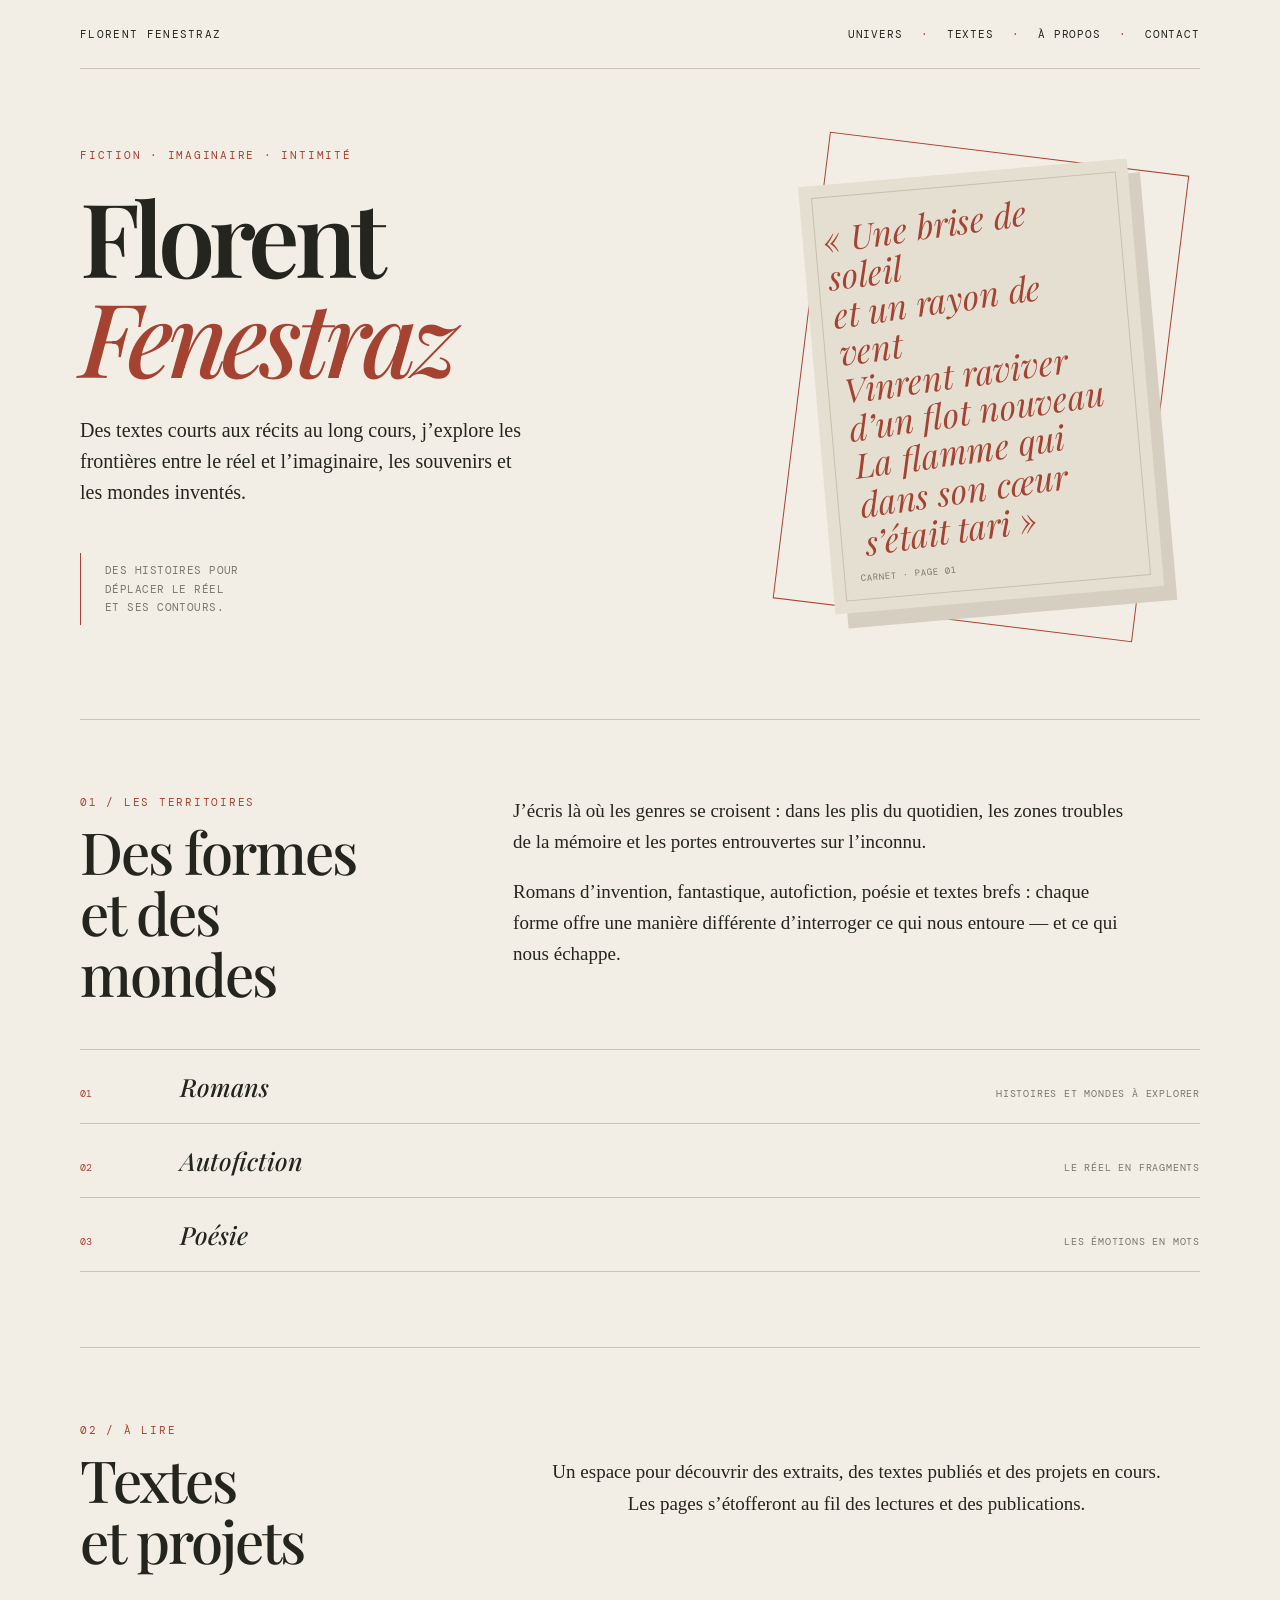
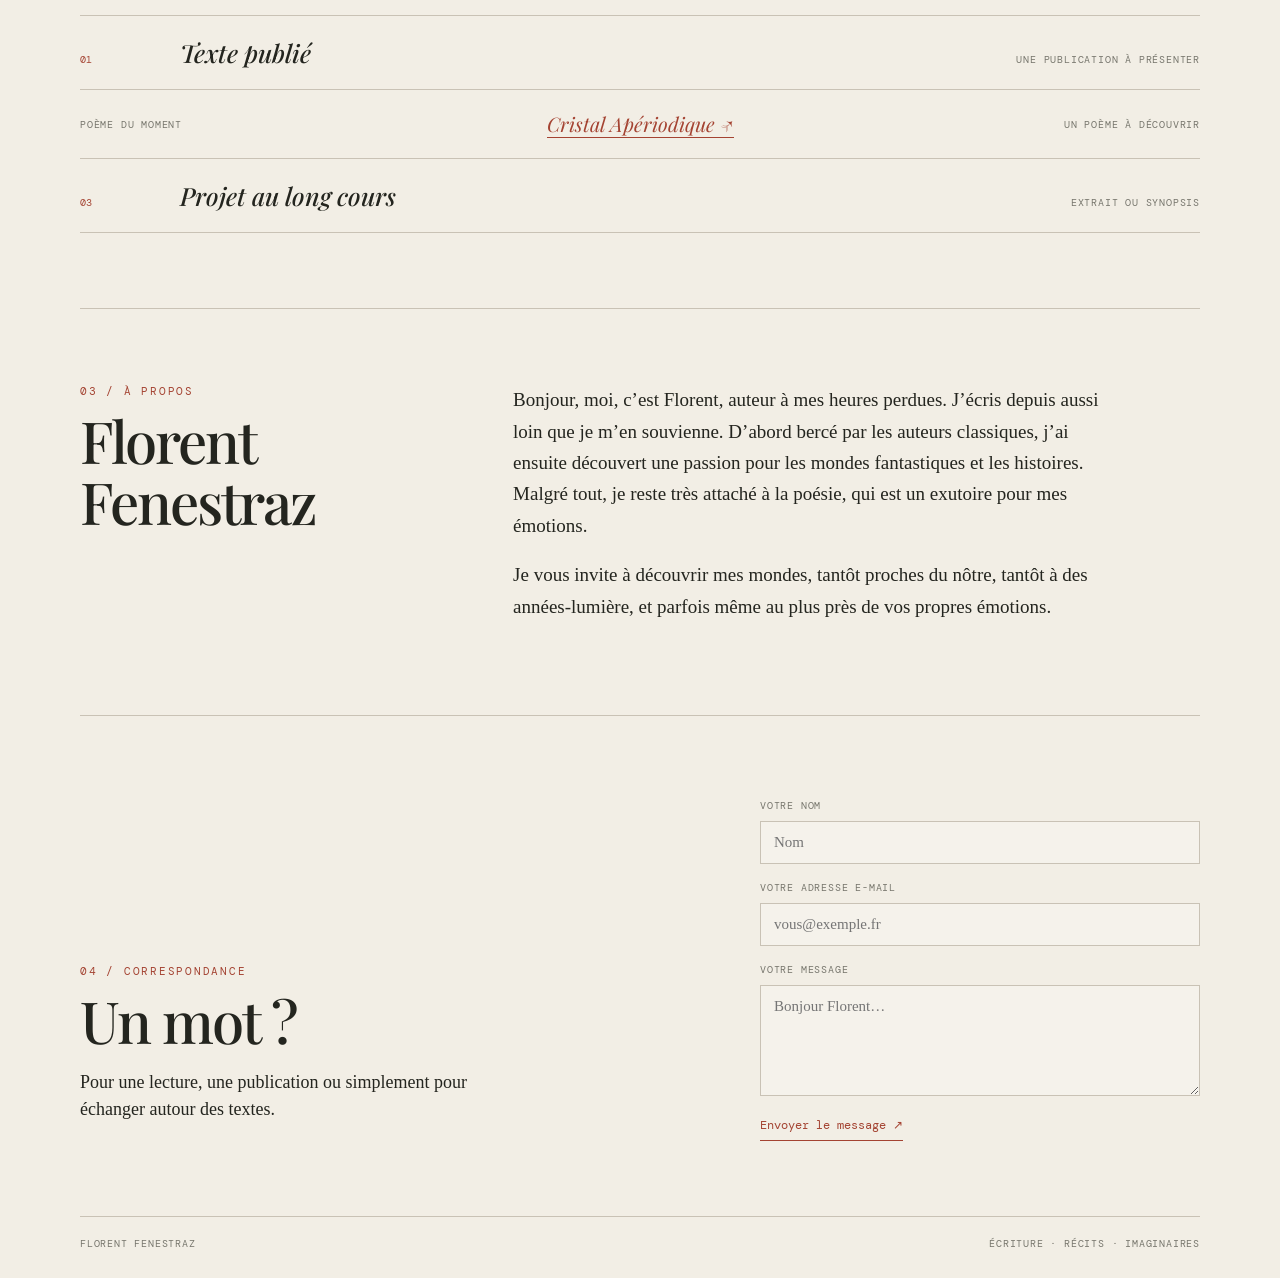
==== index.html @ 2b025d2d "Add files via upload" ====
<!DOCTYPE html>
<html lang="fr">
<head>
  <meta charset="UTF-8">
  <meta name="viewport" content="width=device-width, initial-scale=1">
  <meta name="description" content="Florent Fenestraz — Écriture, poésie et textes.">
  <title>Florent Fenestraz — Écriture</title>
  <link rel="preconnect" href="https://fonts.googleapis.com">
  <link rel="preconnect" href="https://fonts.gstatic.com" crossorigin>
  <link href="https://fonts.googleapis.com/css2?family=DM+Mono:wght@400&family=Playfair+Display:ital,wght@0,500;0,600;1,500;1,600&display=swap" rel="stylesheet">
  <style>
    :root { --paper:#f2eee5; --ink:#24251f; --muted:#77766d; --red:#a44332; --line:#c9c2b5; }
    * { box-sizing:border-box; }
    html { scroll-behavior:smooth; }
    body { margin:0; background:var(--paper); color:var(--ink); font-family:Georgia,serif; }
    .wrap { width:min(1120px, calc(100% - 48px)); margin:auto; }
    header { display:flex; justify-content:space-between; align-items:center; padding:27px 0; border-bottom:1px solid var(--line); }
    .mark { font:11px 'DM Mono',monospace; letter-spacing:.12em; text-transform:uppercase; }
    nav { display:flex; align-items:center; gap:18px; }
    nav a { color:var(--ink); text-decoration:none; font:11px 'DM Mono',monospace; letter-spacing:.08em; text-transform:uppercase; }
    nav a:hover { color:var(--red); }
    nav a + a::before { content:"·"; color:var(--red); margin-right:18px; }
    .hero { min-height:650px; display:grid; grid-template-columns:1.15fr .85fr; align-items:center; gap:8%; padding:75px 0 90px; }
    .eyebrow { color:var(--red); font:11px 'DM Mono',monospace; letter-spacing:.16em; text-transform:uppercase; }
    h1 { font:600 clamp(58px,8vw,112px)/.98 'Playfair Display',Georgia,serif; letter-spacing:-.055em; margin:24px 0 28px; }
    h1 span { display:block; font-style:italic; color:var(--red); font-weight:500; }
    .intro { max-width:450px; font-size:20px; line-height:1.55; }
    .hero-note { border-left:1px solid var(--red); padding:8px 0 8px 24px; max-width:260px; margin-top:45px; color:var(--muted); font:11px/1.7 'DM Mono',monospace; text-transform:uppercase; letter-spacing:.04em; }
    .art { position:relative; min-height:420px; display:flex; align-items:center; justify-content:center; }
    .art:before { content:""; position:absolute; width:min(32vw,360px); aspect-ratio: .77; border:1px solid var(--red); transform:rotate(7deg); }
    .paper-shape { position:relative; width:min(30vw,330px); aspect-ratio:.77; background:#e5dfd2; box-shadow:12px 15px 0 #d6cfc1; transform:rotate(-5deg); padding:28px; display:flex; flex-direction:column; justify-content:space-between; }
    .paper-shape:after { content:""; position:absolute; inset:12px; border:1px solid #c8bfb0; pointer-events:none; }
    .scribble { font:italic clamp(21px,2.8vw,34px)/1.12 'Playfair Display',serif; color:var(--red); transform:rotate(-3deg); }
    .paper-foot { font:9px 'DM Mono',monospace; letter-spacing:.12em; text-transform:uppercase; color:var(--muted); }
    section { border-top:1px solid var(--line); padding:75px 0; }
    .section-head { display:grid; grid-template-columns:1fr 2fr; gap:8%; }
    h2 { font:500 clamp(34px,5vw,58px)/1.05 'Playfair Display',serif; margin:12px 0 0; letter-spacing:-.035em; }
    .section-copy { max-width:610px; font-size:19px; line-height:1.65; }
    .section-copy p { margin:0 0 18px; }
    #textes .section-head { align-items:center; }
    #textes .section-copy { text-align:center; justify-self:center; align-self:center; margin:auto; }
    .works { margin-top:45px; border-top:1px solid var(--line); }
    .work { display:grid; grid-template-columns:80px 1fr auto; gap:20px; align-items:baseline; padding:20px 0; border-bottom:1px solid var(--line); }
    .work small { font:10px 'DM Mono',monospace; color:var(--red); }
    .work strong { font:italic 25px 'Playfair Display',serif; font-weight:500; }
    .work span { font:10px 'DM Mono',monospace; color:var(--muted); text-transform:uppercase; letter-spacing:.08em; }
    /* Ligne du poème : trois zones égales pour centrer le titre sur toute la ligne */
    .work.poem-row { grid-template-columns:1fr 1fr 1fr; align-items:center; }
    .work.poem-row .poem-label { justify-self:start; font:10px 'DM Mono',monospace; color:var(--muted); text-transform:uppercase; letter-spacing:.08em; }
    .work.poem-row .poem-title { justify-self:center; color:var(--red); font:italic 20px 'Playfair Display',serif; text-decoration:none; text-transform:none; letter-spacing:normal; border-bottom:1px solid var(--red); white-space:nowrap; }
    .work.poem-row .poem-note { justify-self:end; text-align:right; font:10px 'DM Mono',monospace; color:var(--muted); text-transform:uppercase; letter-spacing:.08em; }
    .contact { display:flex; justify-content:space-between; align-items:end; gap:30px; }
    .contact p { max-width:420px; font-size:18px; line-height:1.5; }
    .mail { display:inline-block; color:var(--red); font:12px 'DM Mono',monospace; text-decoration:none; border-bottom:1px solid var(--red); padding-bottom:7px; }
    .contact-form { width:min(100%, 440px); }
    .contact-form form { display:grid; gap:9px; }
    .contact-form label { margin-top:8px; color:var(--muted); font:10px 'DM Mono',monospace; letter-spacing:.08em; text-transform:uppercase; }
    .contact-form input, .contact-form textarea { width:100%; border:1px solid var(--line); border-radius:0; background:rgba(255,255,255,.22); color:var(--ink); padding:12px 13px; font:15px Georgia,serif; }
    .contact-form input:focus, .contact-form textarea:focus { outline:1px solid var(--red); border-color:var(--red); }
    .contact-form textarea { resize:vertical; }
    .contact-form button { justify-self:start; margin-top:12px; border:0; border-bottom:1px solid var(--red); background:transparent; color:var(--red); padding:0 0 7px; cursor:pointer; font:12px 'DM Mono',monospace; }
    .contact-form button:hover { color:var(--ink); border-color:var(--ink); }
    footer { border-top:1px solid var(--line); padding:20px 0 28px; display:flex; justify-content:space-between; color:var(--muted); font:10px 'DM Mono',monospace; text-transform:uppercase; letter-spacing:.08em; }
    @media(max-width:700px) {
      .wrap { width:min(100% - 36px, 540px); }
      header { align-items:flex-start; gap:20px; flex-direction:column; }
      nav { gap:10px; flex-wrap:wrap; }
      nav a + a::before { margin-right:10px; }
      .hero { grid-template-columns:1fr; padding:65px 0 55px; gap:30px; min-height:auto; }
      .art { min-height:340px; }
      .paper-shape { width:230px; }
      .art:before { width:250px; }
      .section-head { grid-template-columns:1fr; gap:24px; }
      section { padding:55px 0; }
      .work { grid-template-columns:48px 1fr; gap:12px; }
      .work span { grid-column:2; }
      .work.poem-row { grid-template-columns:1fr auto; }
      .work.poem-row .poem-label { grid-column:1 / -1; }
      .work.poem-row .poem-title { justify-self:center; }
      .work.poem-row .poem-note { grid-column:2; }
      .contact { align-items:flex-start; flex-direction:column; }
      footer { gap:10px; flex-direction:column; }
    }
  </style>
</head>
<body>
  <div class="wrap">
    <header>
      <div class="mark">Florent Fenestraz</div>
      <nav aria-label="Navigation principale">
        <a href="#univers">Univers</a>
        <a href="#textes">Textes</a>
        <a href="#apropos">À propos</a>
        <a href="#contact">Contact</a>
      </nav>
    </header>

    <main>
      <div class="hero">
        <div>
          <div class="eyebrow">Fiction · imaginaire · intimité</div>
          <h1>Florent <span>Fenestraz</span></h1>
          <p class="intro">Des textes courts aux récits au long cours, j’explore les frontières entre le réel et l’imaginaire, les souvenirs et les mondes inventés.</p>
          <div class="hero-note">Des histoires pour<br>déplacer le réel<br>et ses contours.</div>
        </div>
        <div class="art" aria-hidden="true">
          <div class="paper-shape">
            <div class="scribble">« Une brise de soleil<br>et un rayon de vent<br>Vinrent raviver d’un flot nouveau<br>La flamme qui dans son cœur s’était tari »</div>
            <div class="paper-foot">Carnet · page 01</div>
          </div>
        </div>
      </div>

      <section id="univers">
        <div class="section-head">
          <div>
            <div class="eyebrow">01 / Les territoires</div>
            <h2>Des formes<br>et des mondes</h2>
          </div>
          <div class="section-copy">
            <p>J’écris là où les genres se croisent : dans les plis du quotidien, les zones troubles de la mémoire et les portes entrouvertes sur l’inconnu.</p>
            <p>Romans d’invention, fantastique, autofiction, poésie et textes brefs : chaque forme offre une manière différente d’interroger ce qui nous entoure — et ce qui nous échappe.</p>
          </div>
        </div>
        <div class="works">
          <div class="work"><small>01</small><strong>Romans</strong><span>Histoires et mondes à explorer</span></div>
          <div class="work"><small>02</small><strong>Autofiction</strong><span>Le réel en fragments</span></div>
          <div class="work"><small>03</small><strong>Poésie</strong><span>Les émotions en mots</span></div>
        </div>
      </section>

      <section id="textes">
        <div class="section-head">
          <div>
            <div class="eyebrow">02 / À lire</div>
            <h2>Textes<br>et projets</h2>
          </div>
          <div class="section-copy">
            <p>Un espace pour découvrir des extraits, des textes publiés et des projets en cours. Les pages s’étofferont au fil des lectures et des publications.</p>
          </div>
        </div>
        <div class="works">
          <div class="work"><small>01</small><strong>Texte publié</strong><span>Une publication à présenter</span></div>
          <div class="work poem-row"><span class="poem-label">Poème du moment</span><a class="poem-title" href="cristal-aperiodique.html">Cristal Apériodique ↗</a><span class="poem-note">Un poème à découvrir</span></div>
          <div class="work"><small>03</small><strong>Projet au long cours</strong><span>Extrait ou synopsis</span></div>
        </div>
      </section>

      <section id="apropos">
        <div class="section-head">
          <div>
            <div class="eyebrow">03 / À propos</div>
            <h2>Florent<br>Fenestraz</h2>
          </div>
          <div class="section-copy">
            <p>Bonjour, moi, c’est Florent, auteur à mes heures perdues. J’écris depuis aussi loin que je m’en souvienne. D’abord bercé par les auteurs classiques, j’ai ensuite découvert une passion pour les mondes fantastiques et les histoires. Malgré tout, je reste très attaché à la poésie, qui est un exutoire pour mes émotions.</p>
            <p>Je vous invite à découvrir mes mondes, tantôt proches du nôtre, tantôt à des années-lumière, et parfois même au plus près de vos propres émotions.</p>
          </div>
        </div>
      </section>

      <section id="contact">
        <div class="contact">
          <div>
            <div class="eyebrow">04 / Correspondance</div>
            <h2>Un mot ?</h2>
            <p>Pour une lecture, une publication ou simplement pour échanger autour des textes.</p>
          </div>
          <div class="contact-form">
            <form action="https://formsubmit.co/florent.fenestraz@gmail.com" method="POST">
              <input type="hidden" name="_subject" value="Message depuis le site de Florent Fenestraz">
              <input type="hidden" name="_captcha" value="true">
              <input type="hidden" name="_template" value="table">
              <label for="name">Votre nom</label>
              <input id="name" name="name" type="text" autocomplete="name" placeholder="Nom" required>
              <label for="email">Votre adresse e-mail</label>
              <input id="email" name="email" type="email" autocomplete="email" placeholder="vous@exemple.fr" required>
              <label for="message">Votre message</label>
              <textarea id="message" name="message" rows="5" placeholder="Bonjour Florent…" required></textarea>
              <button type="submit">Envoyer le message ↗</button>
            </form>
          </div>
        </div>
      </section>
    </main>

    <footer>
      <span>Florent Fenestraz</span>
      <span>Écriture · récits · imaginaires</span>
    </footer>
  </div>
</body>
</html>
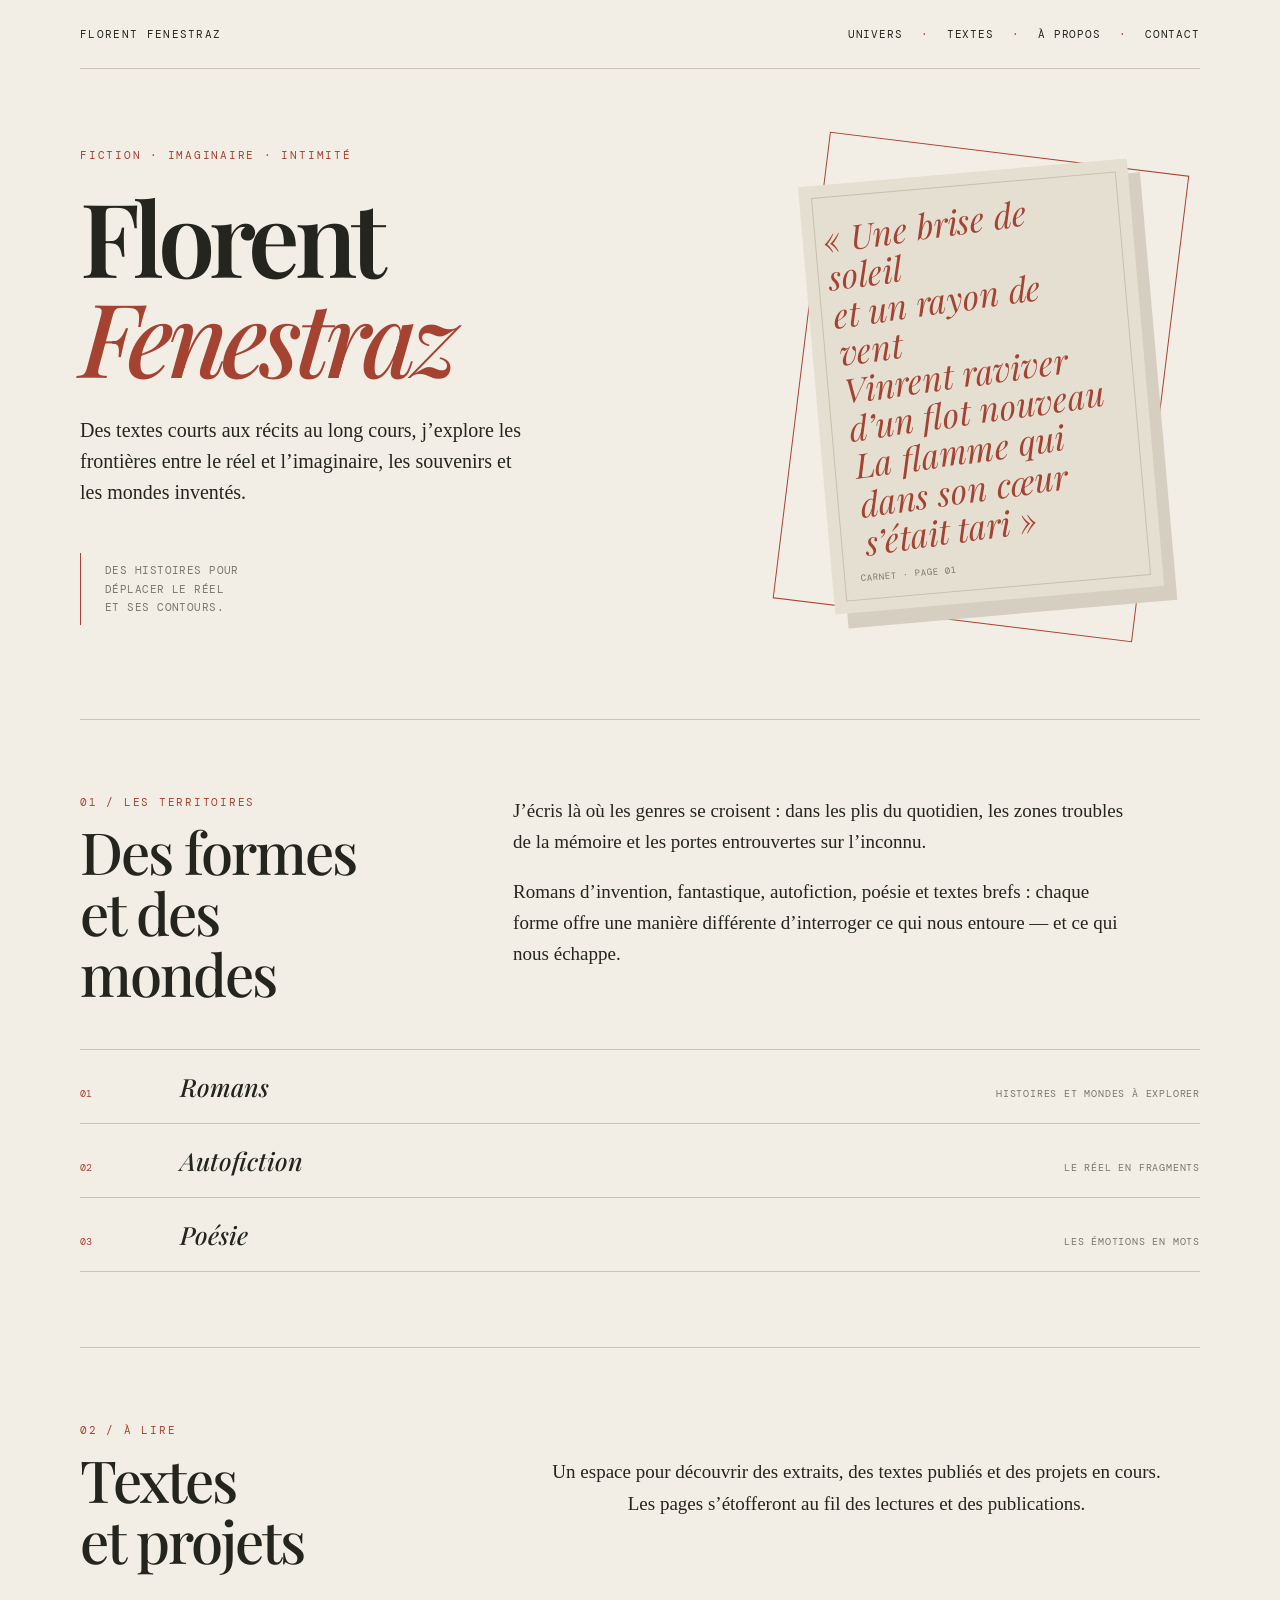
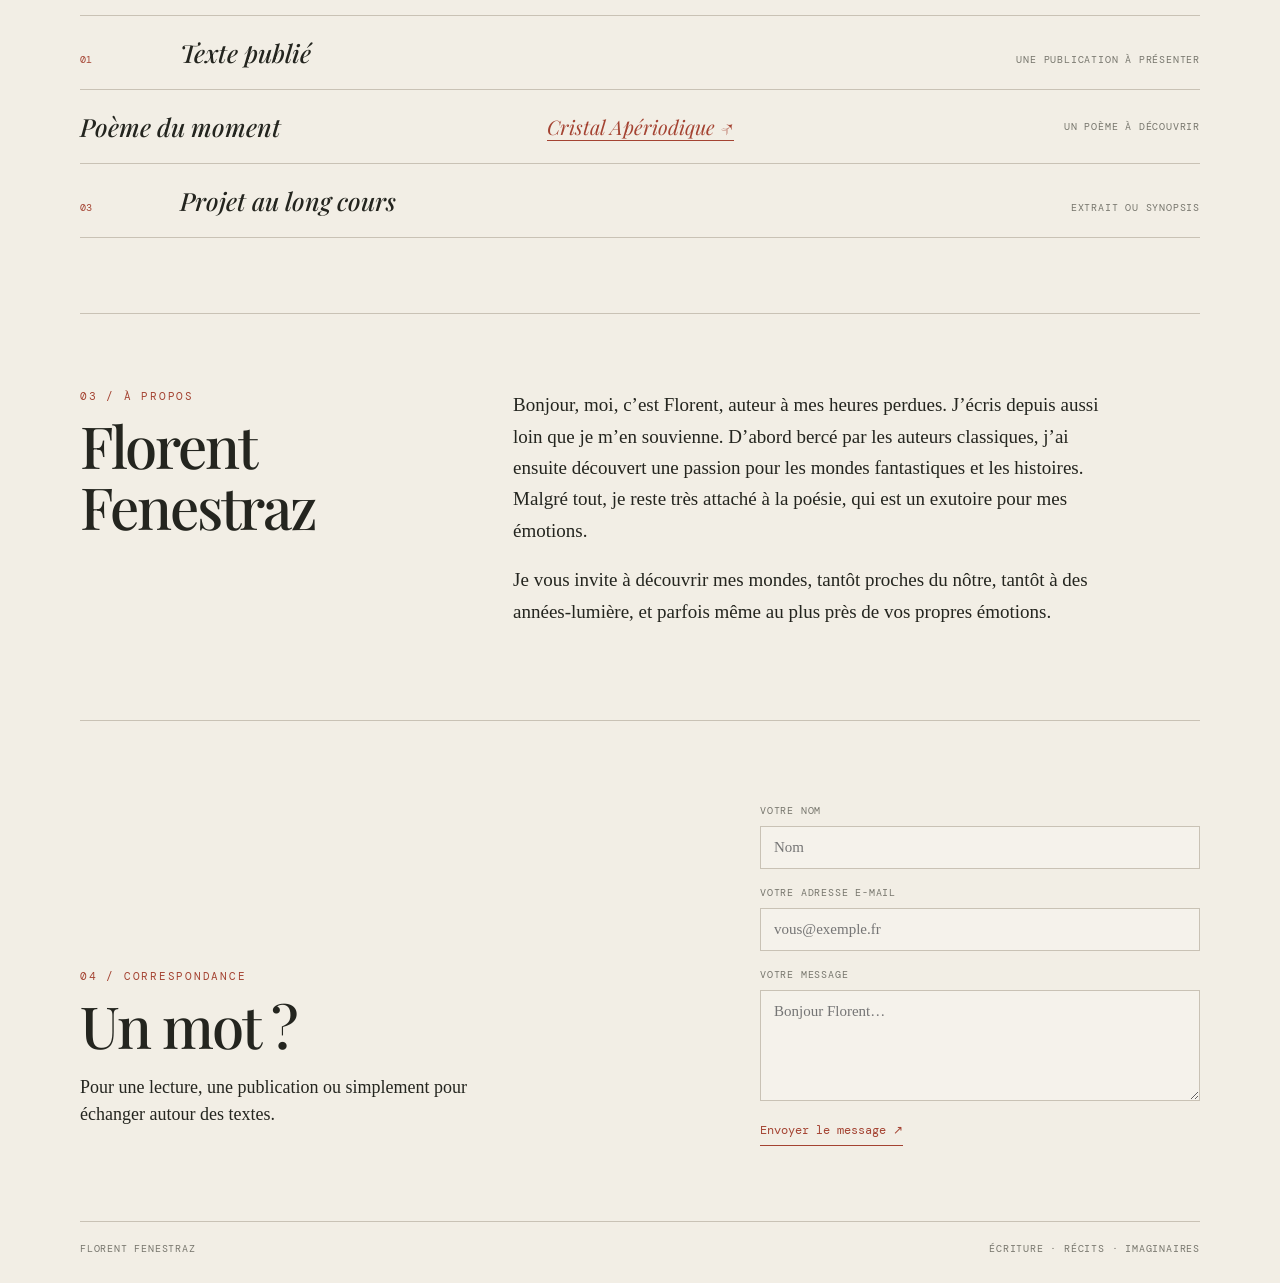
==== commit e7ca1749: "Add files via upload" ====
--- a/index.html
+++ b/index.html
@@ -46,7 +46,7 @@
     .work span { font:10px 'DM Mono',monospace; color:var(--muted); text-transform:uppercase; letter-spacing:.08em; }
     /* Ligne du poème : trois zones égales pour centrer le titre sur toute la ligne */
     .work.poem-row { grid-template-columns:1fr 1fr 1fr; align-items:center; }
-    .work.poem-row .poem-label { justify-self:start; font:10px 'DM Mono',monospace; color:var(--muted); text-transform:uppercase; letter-spacing:.08em; }
+    .work.poem-row .poem-label { justify-self:start; font:italic 25px 'Playfair Display',serif; font-weight:500; color:var(--text); text-transform:none; letter-spacing:normal; }
     .work.poem-row .poem-title { justify-self:center; color:var(--red); font:italic 20px 'Playfair Display',serif; text-decoration:none; text-transform:none; letter-spacing:normal; border-bottom:1px solid var(--red); white-space:nowrap; }
     .work.poem-row .poem-note { justify-self:end; text-align:right; font:10px 'DM Mono',monospace; color:var(--muted); text-transform:uppercase; letter-spacing:.08em; }
     .contact { display:flex; justify-content:space-between; align-items:end; gap:30px; }
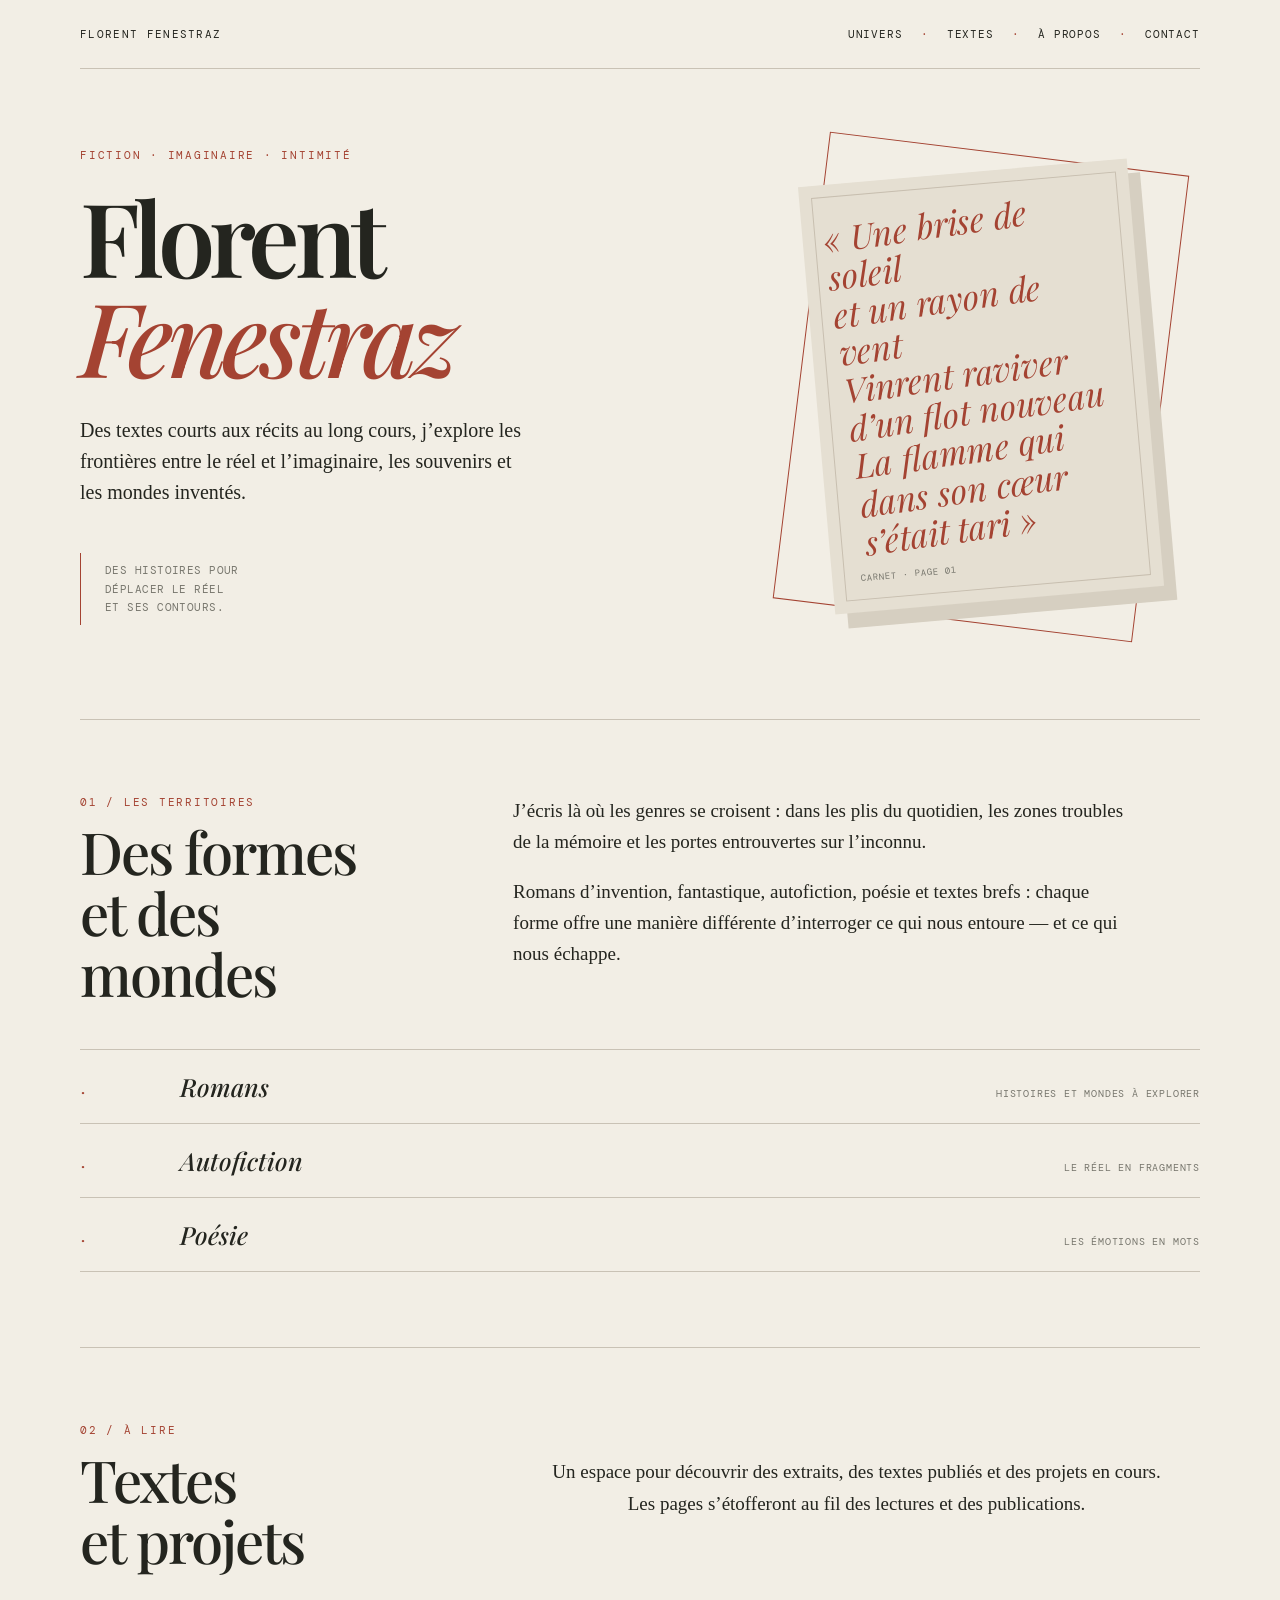
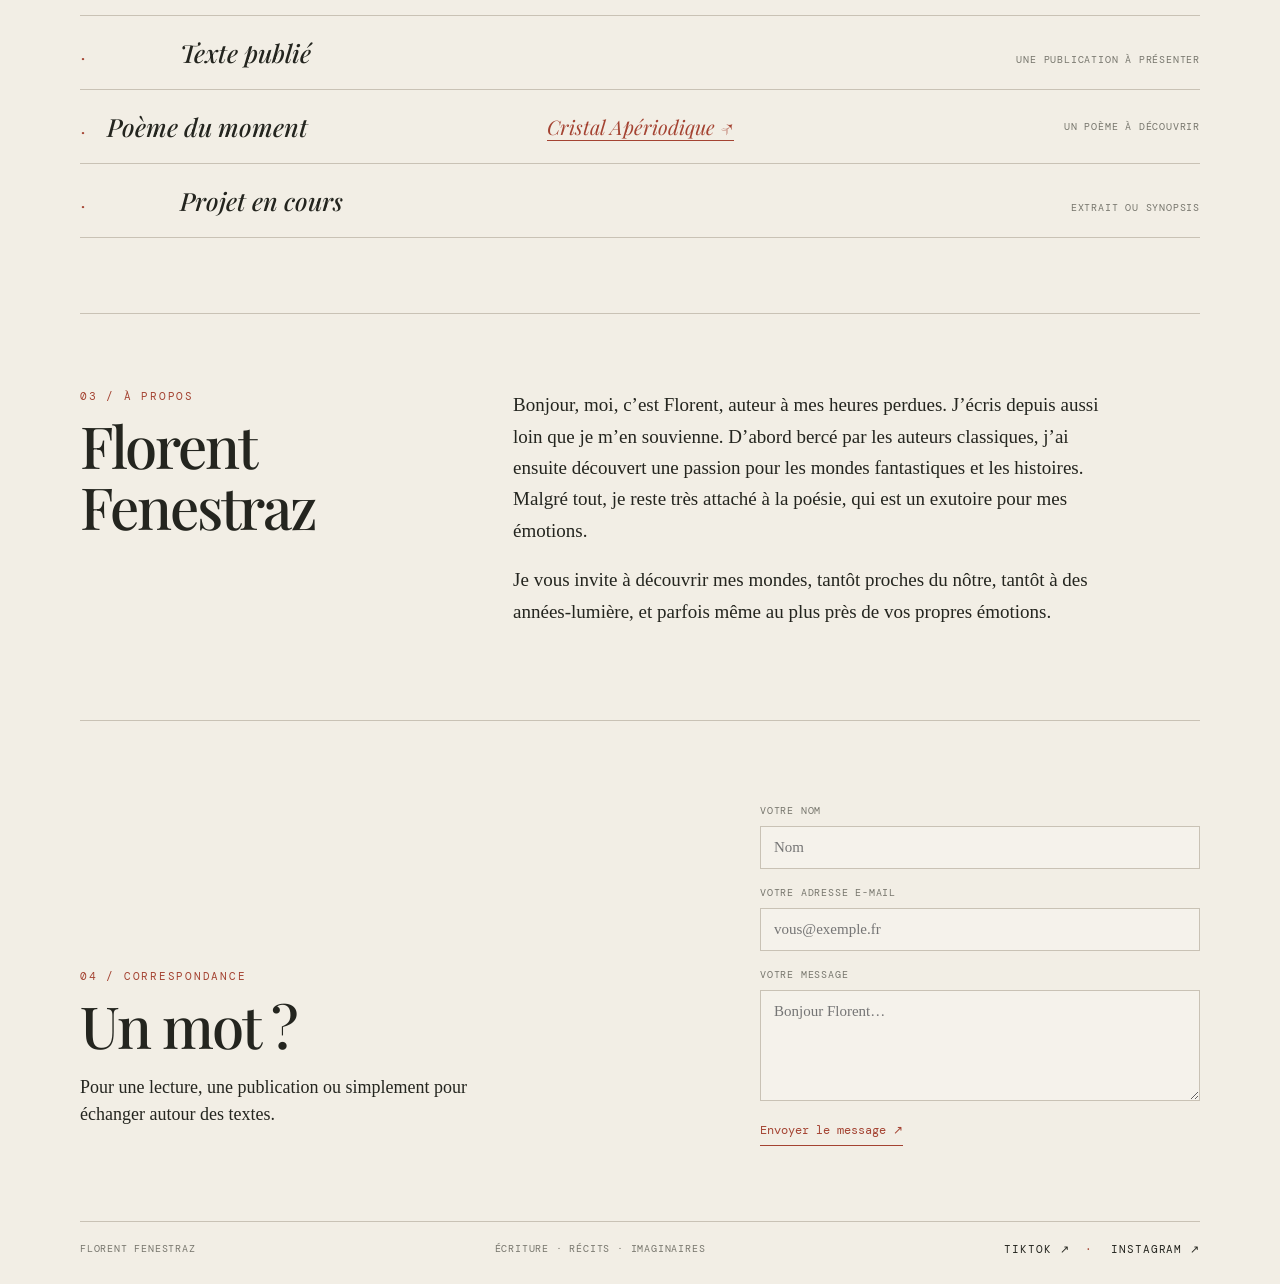
==== commit 2f6052db: "Add files via upload" ====
--- a/index.html
+++ b/index.html
@@ -46,7 +46,9 @@
     .work span { font:10px 'DM Mono',monospace; color:var(--muted); text-transform:uppercase; letter-spacing:.08em; }
     /* Ligne du poème : trois zones égales pour centrer le titre sur toute la ligne */
     .work.poem-row { grid-template-columns:1fr 1fr 1fr; align-items:center; }
-    .work.poem-row .poem-label { justify-self:start; font:italic 25px 'Playfair Display',serif; font-weight:500; color:var(--text); text-transform:none; letter-spacing:normal; }
+    .work.poem-row .poem-label { justify-self:start; font:inherit; display:flex; align-items:baseline; gap:20px; }
+    .work.poem-row .poem-bullet { font:10px 'DM Mono',monospace; color:var(--red); }
+    .work.poem-row .poem-label { font:italic 25px 'Playfair Display',serif; font-weight:500; color:var(--text); text-transform:none; letter-spacing:normal; }
     .work.poem-row .poem-title { justify-self:center; color:var(--red); font:italic 20px 'Playfair Display',serif; text-decoration:none; text-transform:none; letter-spacing:normal; border-bottom:1px solid var(--red); white-space:nowrap; }
     .work.poem-row .poem-note { justify-self:end; text-align:right; font:10px 'DM Mono',monospace; color:var(--muted); text-transform:uppercase; letter-spacing:.08em; }
     .contact { display:flex; justify-content:space-between; align-items:end; gap:30px; }
@@ -60,7 +62,10 @@
     .contact-form textarea { resize:vertical; }
     .contact-form button { justify-self:start; margin-top:12px; border:0; border-bottom:1px solid var(--red); background:transparent; color:var(--red); padding:0 0 7px; cursor:pointer; font:12px 'DM Mono',monospace; }
     .contact-form button:hover { color:var(--ink); border-color:var(--ink); }
-    footer { border-top:1px solid var(--line); padding:20px 0 28px; display:flex; justify-content:space-between; color:var(--muted); font:10px 'DM Mono',monospace; text-transform:uppercase; letter-spacing:.08em; }
+    footer { border-top:1px solid var(--line); padding:20px 0 28px; display:flex; justify-content:space-between; align-items:center; gap:16px; color:var(--muted); font:10px 'DM Mono',monospace; text-transform:uppercase; letter-spacing:.08em; }
+    .socials { display:flex; align-items:center; gap:16px; }
+    .socials a { color:var(--ink); text-decoration:none; }
+    .socials a:hover { color:var(--red); }
     @media(max-width:700px) {
       .wrap { width:min(100% - 36px, 540px); }
       header { align-items:flex-start; gap:20px; flex-direction:column; }
@@ -123,9 +128,9 @@
           </div>
         </div>
         <div class="works">
-          <div class="work"><small>01</small><strong>Romans</strong><span>Histoires et mondes à explorer</span></div>
-          <div class="work"><small>02</small><strong>Autofiction</strong><span>Le réel en fragments</span></div>
-          <div class="work"><small>03</small><strong>Poésie</strong><span>Les émotions en mots</span></div>
+          <div class="work"><small>•</small><strong>Romans</strong><span>Histoires et mondes à explorer</span></div>
+          <div class="work"><small>•</small><strong>Autofiction</strong><span>Le réel en fragments</span></div>
+          <div class="work"><small>•</small><strong>Poésie</strong><span>Les émotions en mots</span></div>
         </div>
       </section>
 
@@ -140,9 +145,9 @@
           </div>
         </div>
         <div class="works">
-          <div class="work"><small>01</small><strong>Texte publié</strong><span>Une publication à présenter</span></div>
-          <div class="work poem-row"><span class="poem-label">Poème du moment</span><a class="poem-title" href="cristal-aperiodique.html">Cristal Apériodique ↗</a><span class="poem-note">Un poème à découvrir</span></div>
-          <div class="work"><small>03</small><strong>Projet au long cours</strong><span>Extrait ou synopsis</span></div>
+          <div class="work"><small>•</small><strong>Texte publié</strong><span>Une publication à présenter</span></div>
+          <div class="work poem-row"><span class="poem-label"><span class="poem-bullet">•</span>Poème du moment</span><a class="poem-title" href="cristal-aperiodique.html">Cristal Apériodique ↗</a><span class="poem-note">Un poème à découvrir</span></div>
+          <div class="work"><small>•</small><strong>Projet en cours</strong><span>Extrait ou synopsis</span></div>
         </div>
       </section>
 
@@ -187,6 +192,10 @@
     <footer>
       <span>Florent Fenestraz</span>
       <span>Écriture · récits · imaginaires</span>
+      <nav class="socials" aria-label="Réseaux sociaux">
+        <a href="https://www.tiktok.com/@florentfenestraz" target="_blank" rel="noopener noreferrer">TikTok ↗</a>
+        <a href="https://www.instagram.com/florentfenestraz/?hl=fr" target="_blank" rel="noopener noreferrer">Instagram ↗</a>
+      </nav>
     </footer>
   </div>
 </body>
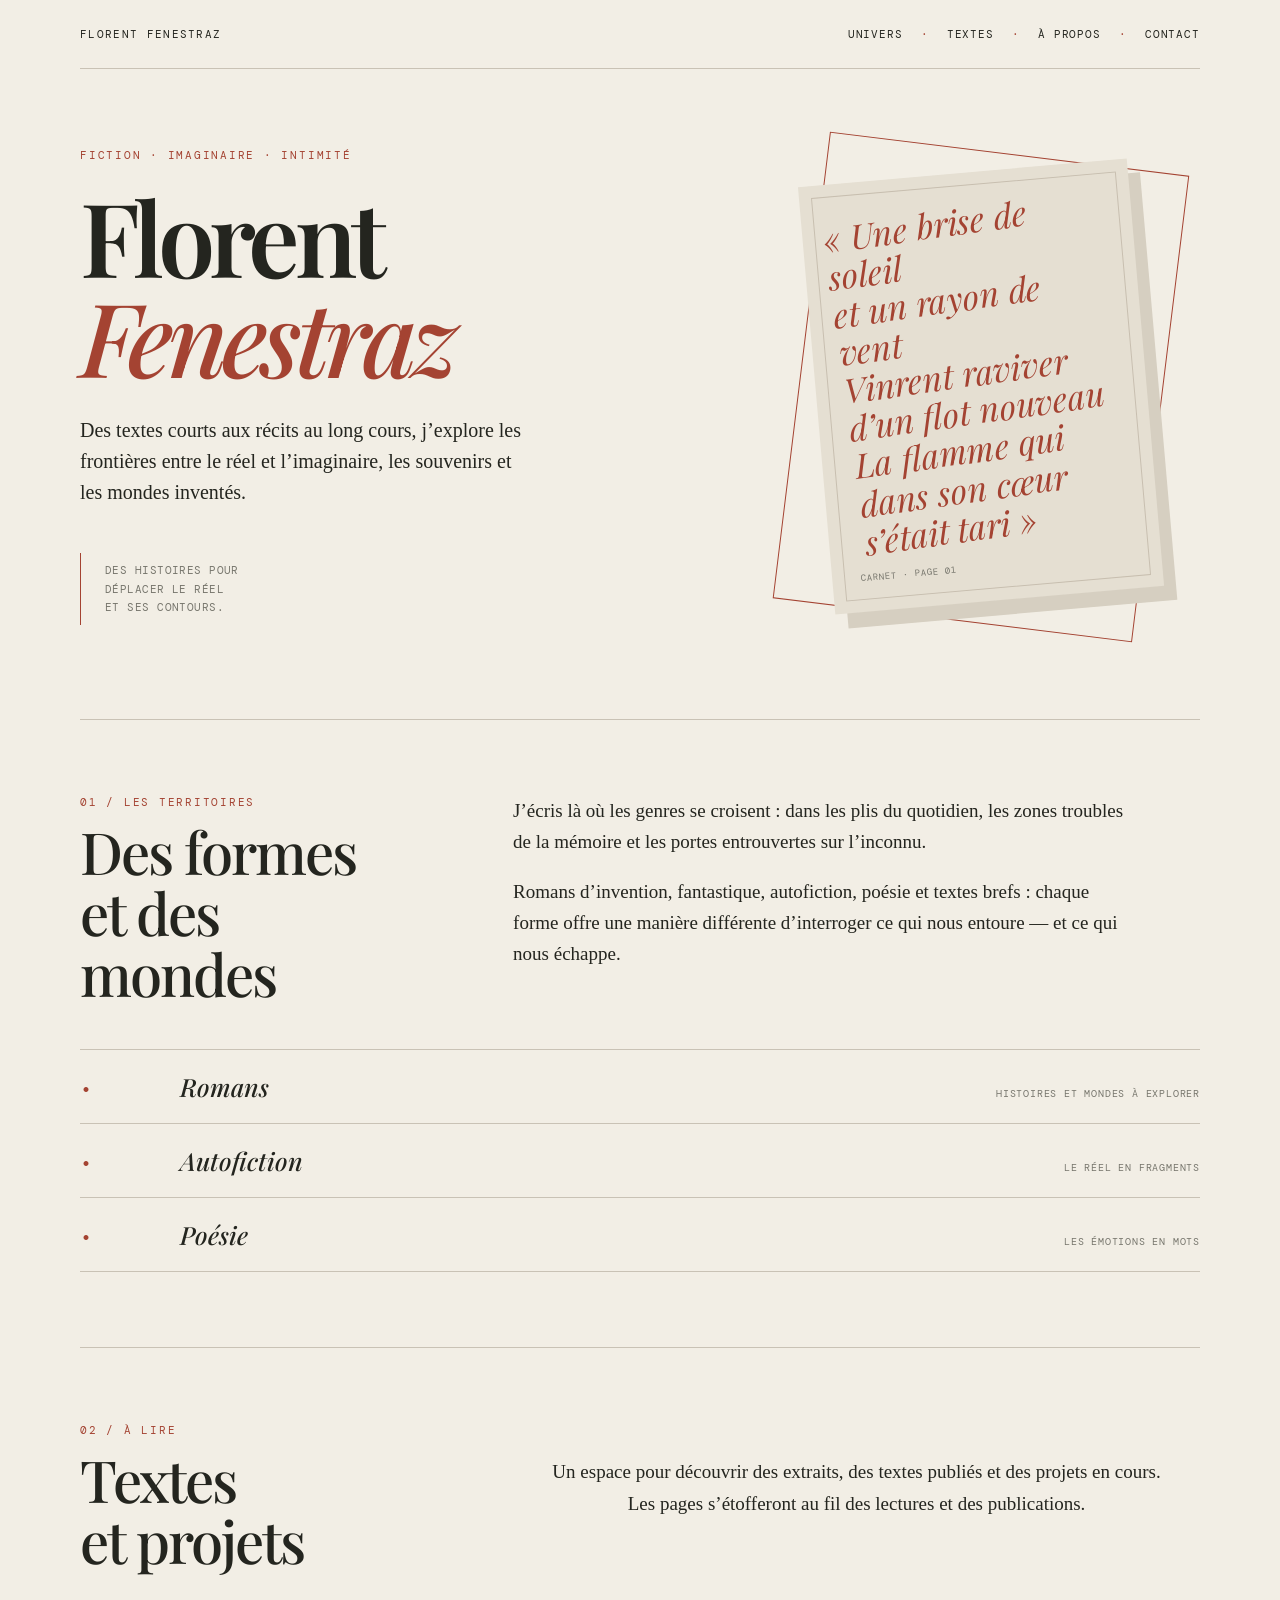
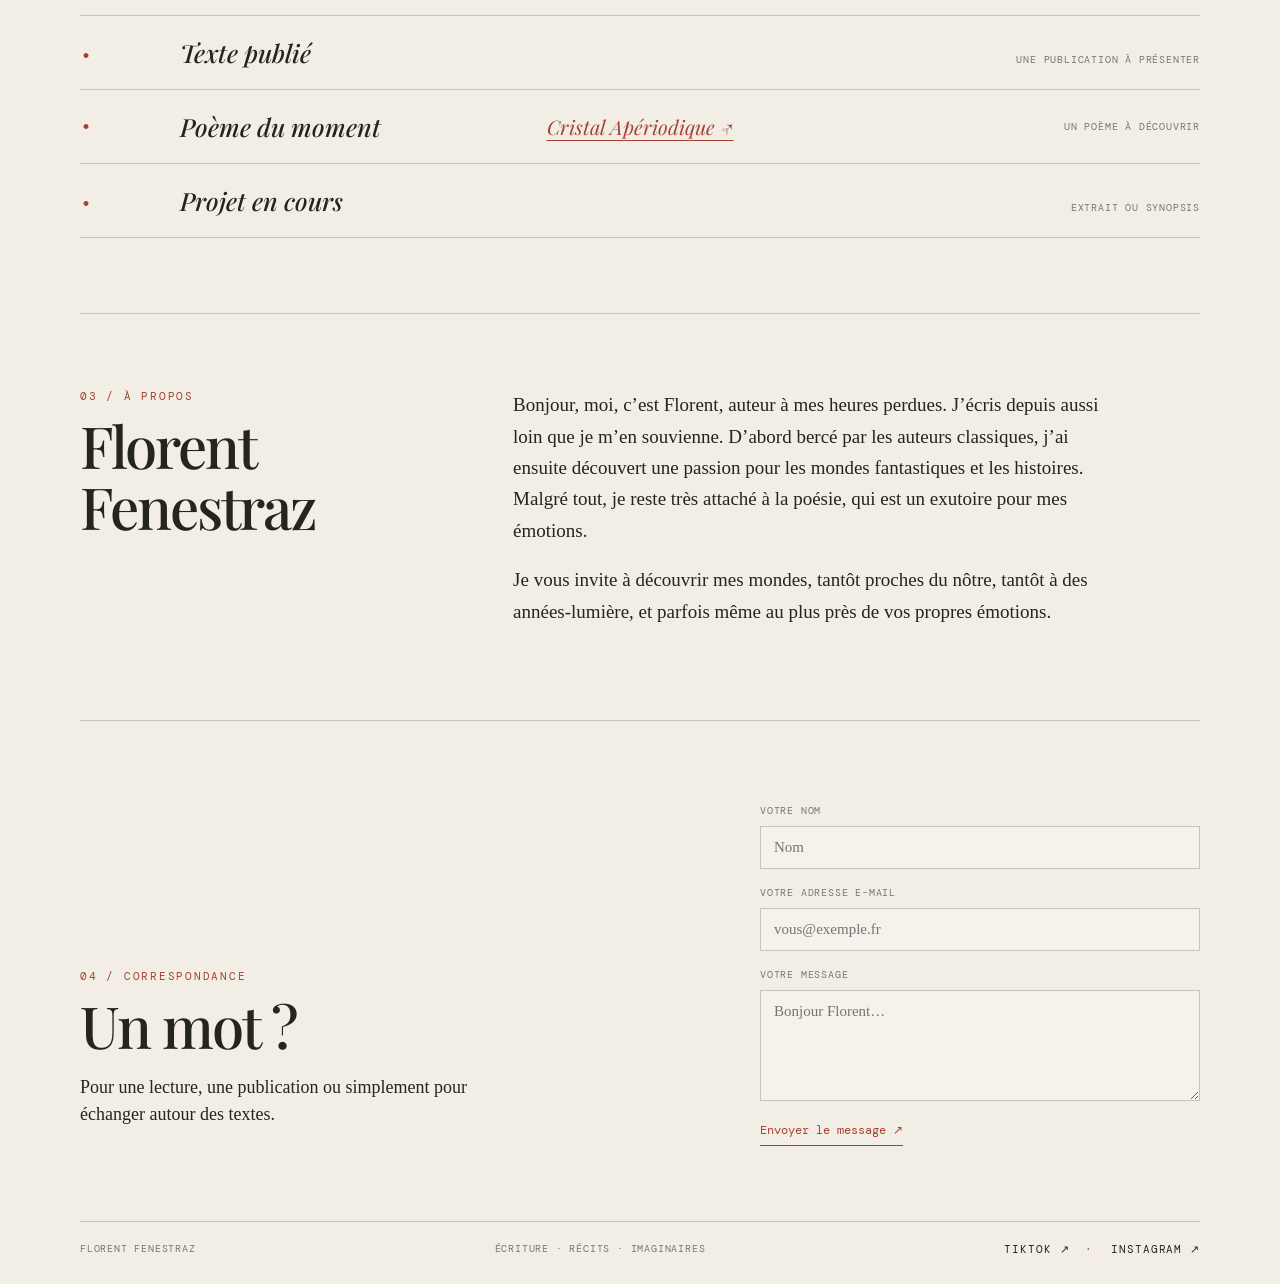
==== commit 3c81521d: "Add files via upload" ====
--- a/index.html
+++ b/index.html
@@ -41,16 +41,15 @@
     #textes .section-copy { text-align:center; justify-self:center; align-self:center; margin:auto; }
     .works { margin-top:45px; border-top:1px solid var(--line); }
     .work { display:grid; grid-template-columns:80px 1fr auto; gap:20px; align-items:baseline; padding:20px 0; border-bottom:1px solid var(--line); }
-    .work small { font:10px 'DM Mono',monospace; color:var(--red); }
+    .work small { font:20px 'DM Mono',monospace; line-height:1; color:var(--red); }
     .work strong { font:italic 25px 'Playfair Display',serif; font-weight:500; }
     .work span { font:10px 'DM Mono',monospace; color:var(--muted); text-transform:uppercase; letter-spacing:.08em; }
     /* Ligne du poème : trois zones égales pour centrer le titre sur toute la ligne */
-    .work.poem-row { grid-template-columns:1fr 1fr 1fr; align-items:center; }
-    .work.poem-row .poem-label { justify-self:start; font:inherit; display:flex; align-items:baseline; gap:20px; }
-    .work.poem-row .poem-bullet { font:10px 'DM Mono',monospace; color:var(--red); }
-    .work.poem-row .poem-label { font:italic 25px 'Playfair Display',serif; font-weight:500; color:var(--text); text-transform:none; letter-spacing:normal; }
-    .work.poem-row .poem-title { justify-self:center; color:var(--red); font:italic 20px 'Playfair Display',serif; text-decoration:none; text-transform:none; letter-spacing:normal; border-bottom:1px solid var(--red); white-space:nowrap; }
-    .work.poem-row .poem-note { justify-self:end; text-align:right; font:10px 'DM Mono',monospace; color:var(--muted); text-transform:uppercase; letter-spacing:.08em; }
+    .work.poem-row { grid-template-columns:80px 1fr auto; align-items:center; position:relative; }
+    .work.poem-row .poem-label { grid-column:2; justify-self:start; font:italic 25px 'Playfair Display',serif; font-weight:500; color:var(--text); text-transform:none; letter-spacing:normal; }
+    .work.poem-row .poem-bullet { grid-column:1; justify-self:start; font:20px 'DM Mono',monospace; line-height:1; color:var(--red); }
+    .work.poem-row .poem-title { position:absolute; left:50%; transform:translateX(-50%); color:var(--red); font:italic 20px 'Playfair Display',serif; text-decoration:none; text-transform:none; letter-spacing:normal; border-bottom:1px solid var(--red); white-space:nowrap; }
+    .work.poem-row .poem-note { grid-column:3; justify-self:end; text-align:right; font:10px 'DM Mono',monospace; color:var(--muted); text-transform:uppercase; letter-spacing:.08em; }
     .contact { display:flex; justify-content:space-between; align-items:end; gap:30px; }
     .contact p { max-width:420px; font-size:18px; line-height:1.5; }
     .mail { display:inline-block; color:var(--red); font:12px 'DM Mono',monospace; text-decoration:none; border-bottom:1px solid var(--red); padding-bottom:7px; }
@@ -146,7 +145,7 @@
         </div>
         <div class="works">
           <div class="work"><small>•</small><strong>Texte publié</strong><span>Une publication à présenter</span></div>
-          <div class="work poem-row"><span class="poem-label"><span class="poem-bullet">•</span>Poème du moment</span><a class="poem-title" href="cristal-aperiodique.html">Cristal Apériodique ↗</a><span class="poem-note">Un poème à découvrir</span></div>
+          <div class="work poem-row"><span class="poem-bullet">•</span><strong class="poem-label">Poème du moment</strong><a class="poem-title" href="cristal-aperiodique.html">Cristal Apériodique ↗</a><span class="poem-note">Un poème à découvrir</span></div>
           <div class="work"><small>•</small><strong>Projet en cours</strong><span>Extrait ou synopsis</span></div>
         </div>
       </section>
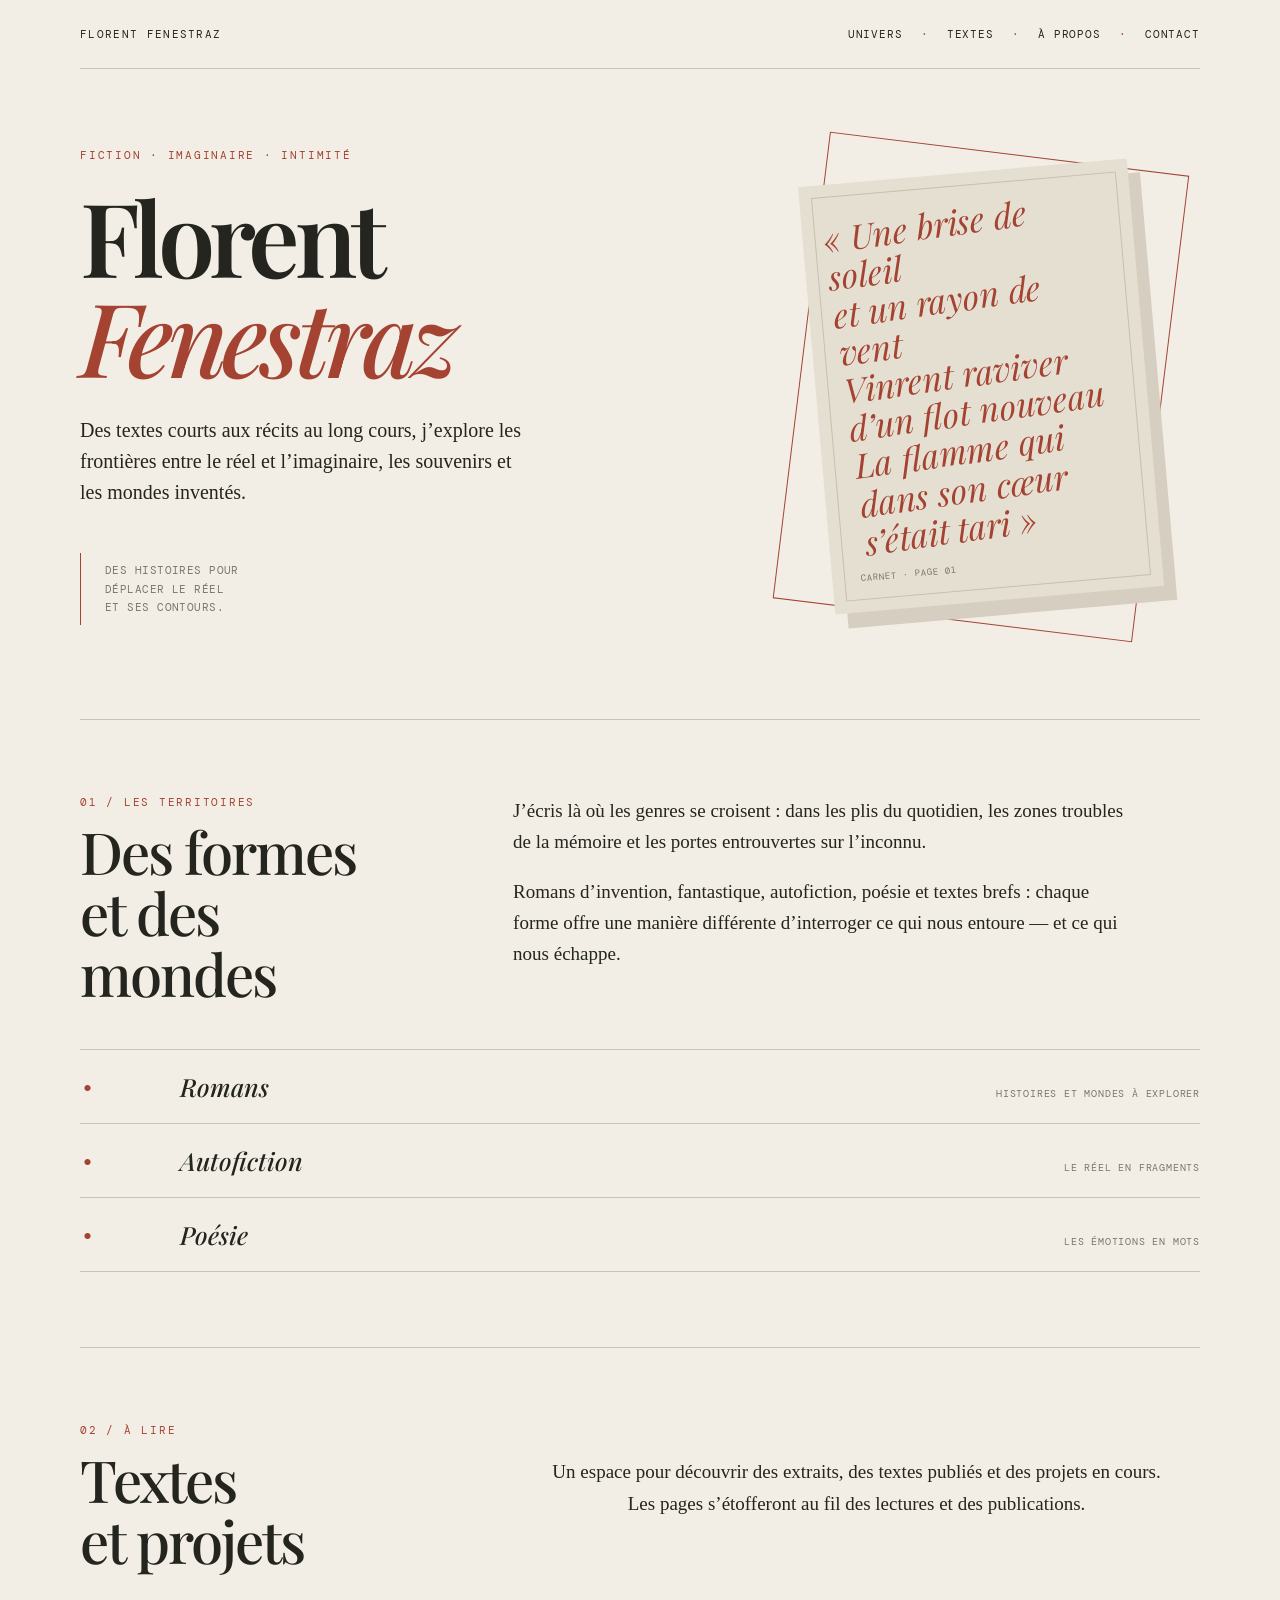
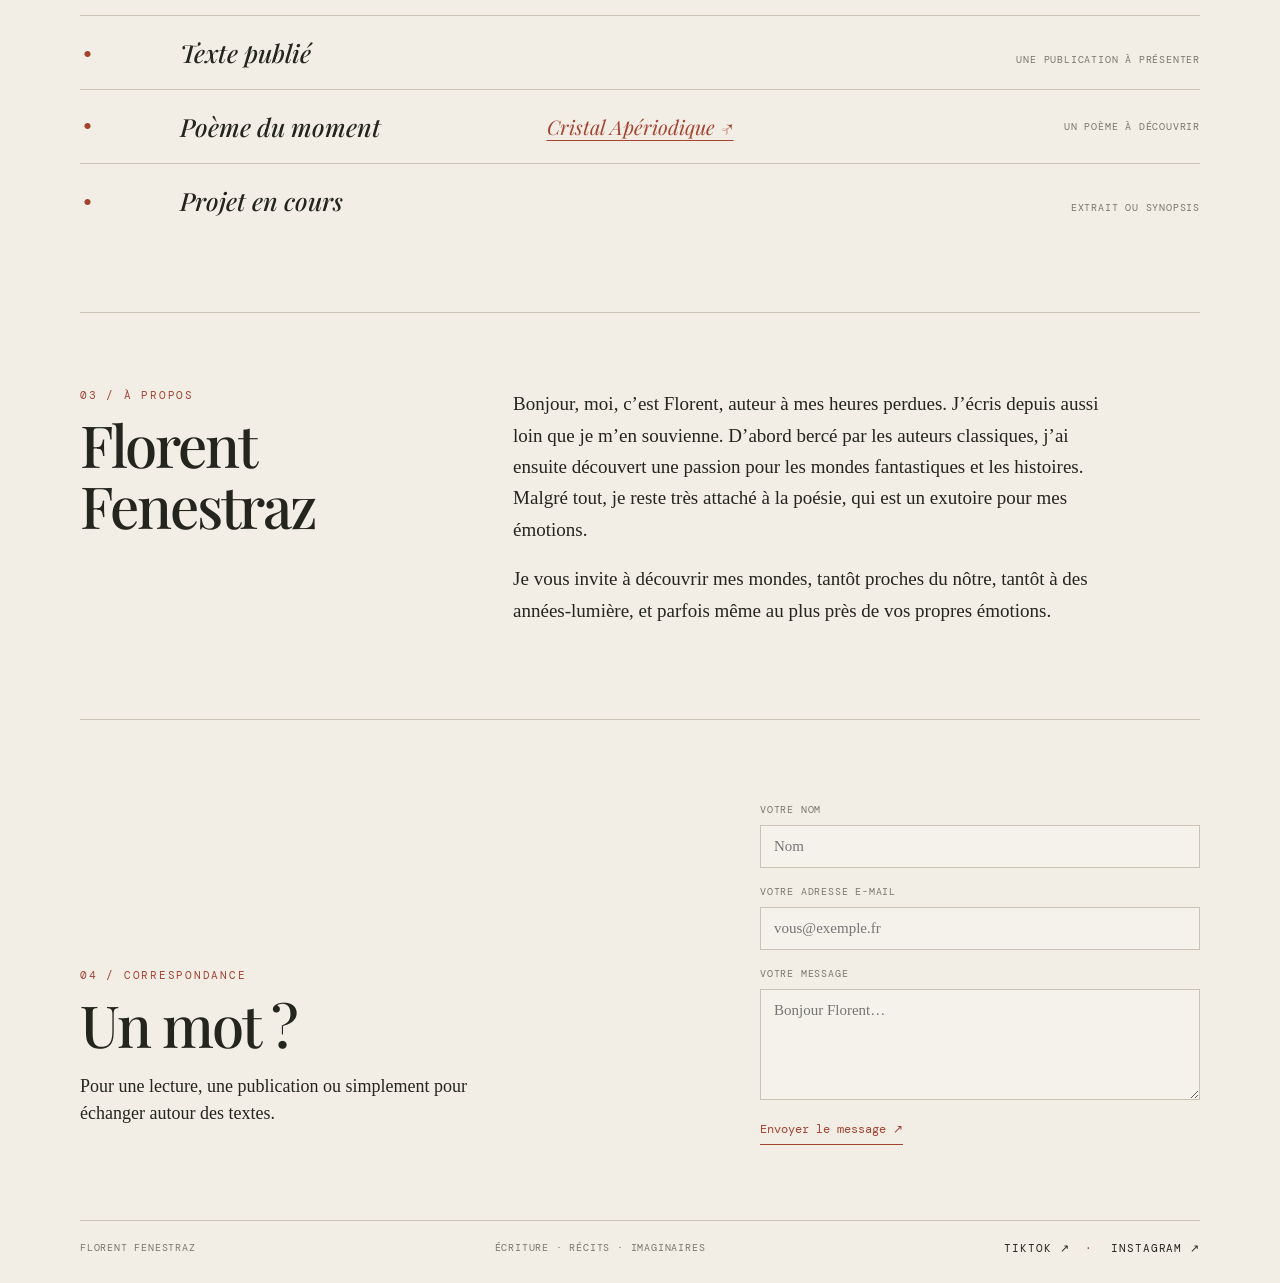
==== commit cabac489: "Add files via upload" ====
--- a/index.html
+++ b/index.html
@@ -40,14 +40,17 @@
     #textes .section-head { align-items:center; }
     #textes .section-copy { text-align:center; justify-self:center; align-self:center; margin:auto; }
     .works { margin-top:45px; border-top:1px solid var(--line); }
+    #domaines .works .work:last-child, #domain .works .work:last-child { border-bottom:0; }
+    #textes .works .work:last-child { border-bottom:0; }
     .work { display:grid; grid-template-columns:80px 1fr auto; gap:20px; align-items:baseline; padding:20px 0; border-bottom:1px solid var(--line); }
-    .work small { font:20px 'DM Mono',monospace; line-height:1; color:var(--red); }
+    #domaines .work, #domain .work, #textes .work { grid-template-columns:80px minmax(0,1fr) auto; }
+    .work small { font:25px 'DM Mono',monospace; line-height:1; color:var(--red); }
     .work strong { font:italic 25px 'Playfair Display',serif; font-weight:500; }
     .work span { font:10px 'DM Mono',monospace; color:var(--muted); text-transform:uppercase; letter-spacing:.08em; }
     /* Ligne du poème : trois zones égales pour centrer le titre sur toute la ligne */
     .work.poem-row { grid-template-columns:80px 1fr auto; align-items:center; position:relative; }
     .work.poem-row .poem-label { grid-column:2; justify-self:start; font:italic 25px 'Playfair Display',serif; font-weight:500; color:var(--text); text-transform:none; letter-spacing:normal; }
-    .work.poem-row .poem-bullet { grid-column:1; justify-self:start; font:20px 'DM Mono',monospace; line-height:1; color:var(--red); }
+    .work.poem-row .poem-bullet { grid-column:1; justify-self:start; font:25px 'DM Mono',monospace; line-height:1; color:var(--red); }
     .work.poem-row .poem-title { position:absolute; left:50%; transform:translateX(-50%); color:var(--red); font:italic 20px 'Playfair Display',serif; text-decoration:none; text-transform:none; letter-spacing:normal; border-bottom:1px solid var(--red); white-space:nowrap; }
     .work.poem-row .poem-note { grid-column:3; justify-self:end; text-align:right; font:10px 'DM Mono',monospace; color:var(--muted); text-transform:uppercase; letter-spacing:.08em; }
     .contact { display:flex; justify-content:space-between; align-items:end; gap:30px; }
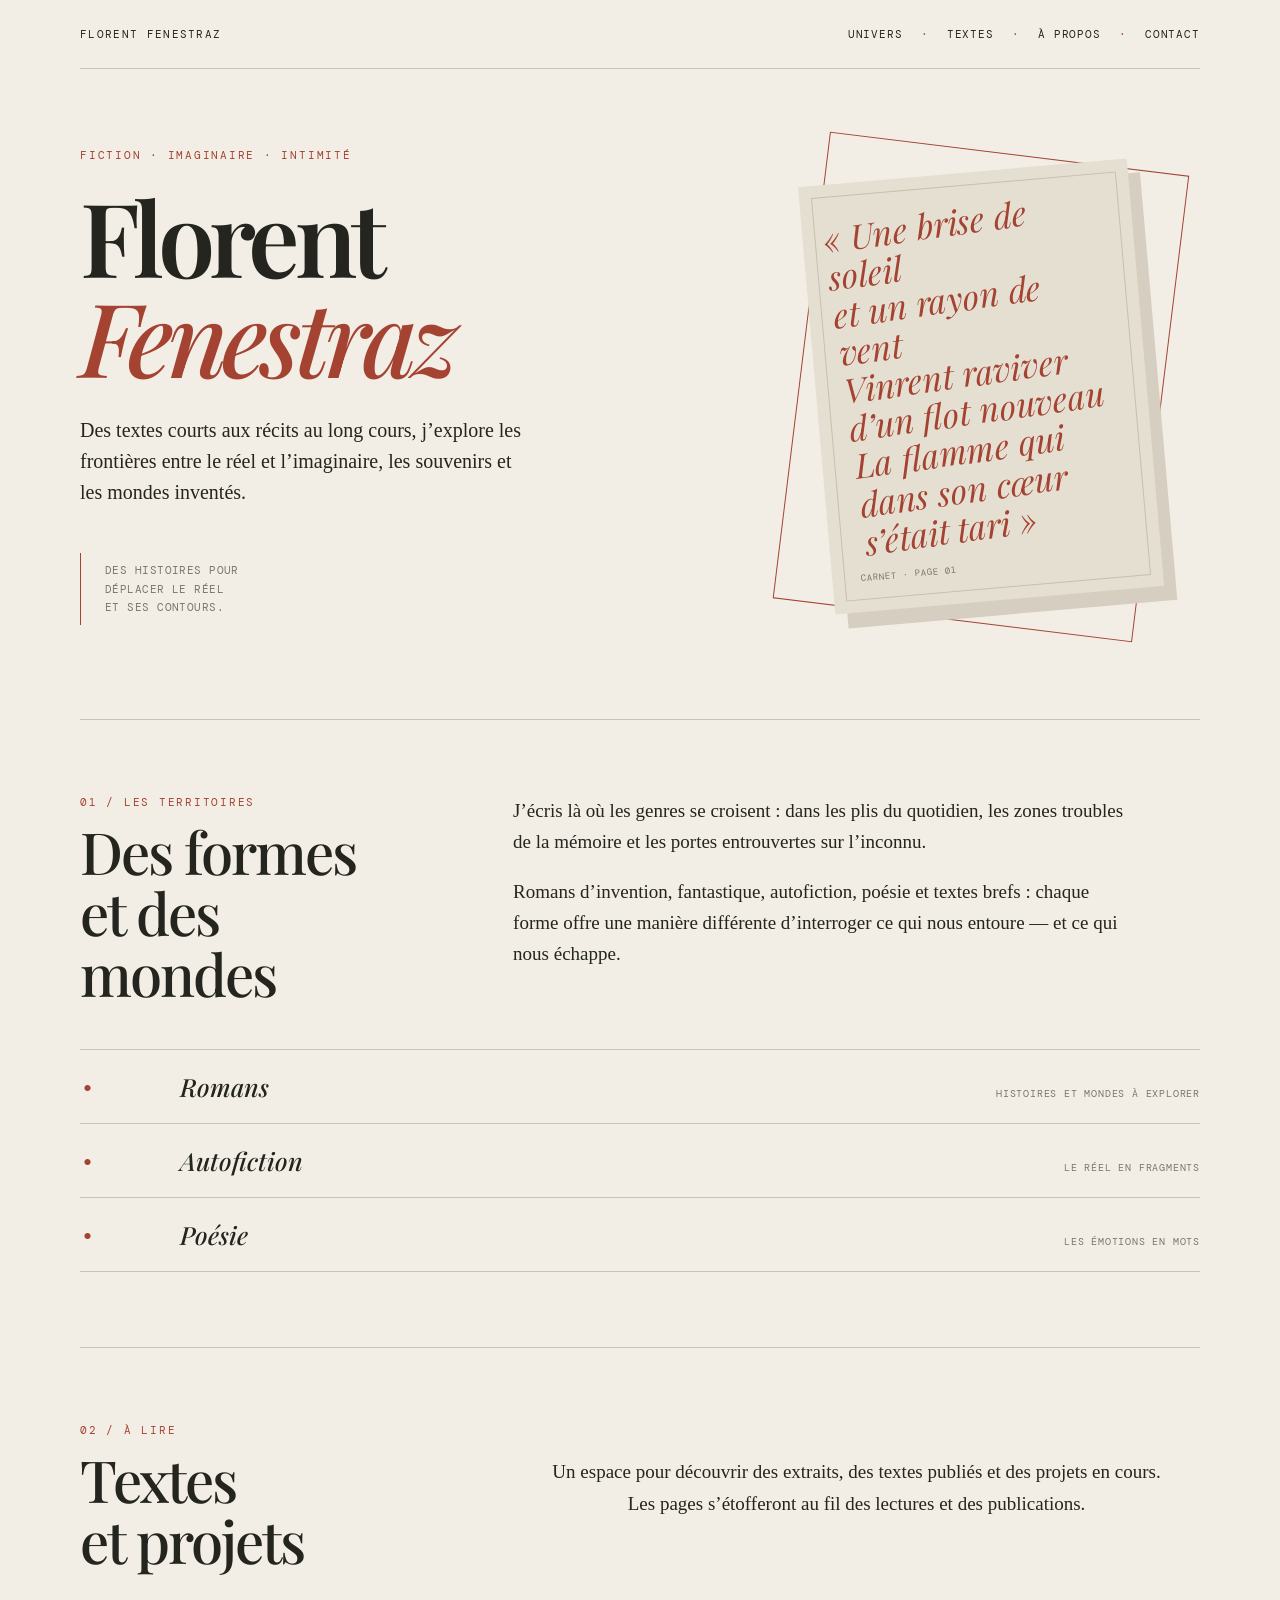
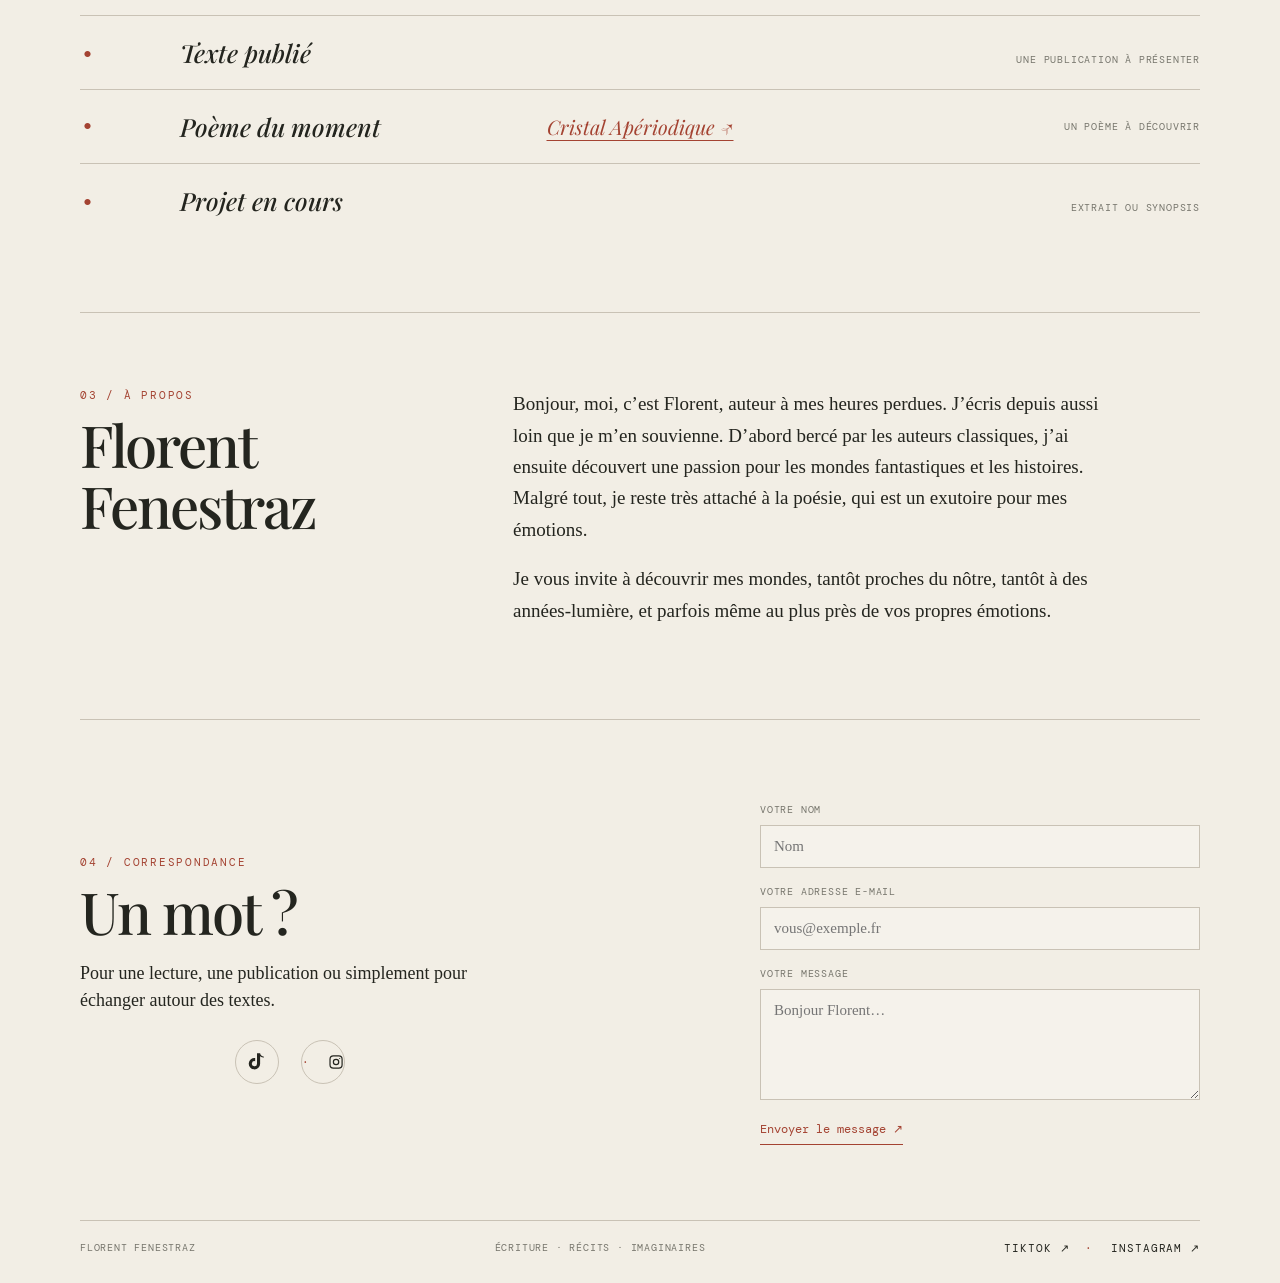
==== commit 4a796807: "Add files via upload" ====
--- a/index.html
+++ b/index.html
@@ -53,7 +53,12 @@
     .work.poem-row .poem-bullet { grid-column:1; justify-self:start; font:25px 'DM Mono',monospace; line-height:1; color:var(--red); }
     .work.poem-row .poem-title { position:absolute; left:50%; transform:translateX(-50%); color:var(--red); font:italic 20px 'Playfair Display',serif; text-decoration:none; text-transform:none; letter-spacing:normal; border-bottom:1px solid var(--red); white-space:nowrap; }
     .work.poem-row .poem-note { grid-column:3; justify-self:end; text-align:right; font:10px 'DM Mono',monospace; color:var(--muted); text-transform:uppercase; letter-spacing:.08em; }
-    .contact { display:flex; justify-content:space-between; align-items:end; gap:30px; }
+    .contact { display:flex; justify-content:space-between; align-items:center; gap:30px; }
+    .contact-intro { max-width:440px; }
+    .contact-socials { display:flex; align-items:center; justify-content:center; gap:22px; margin-top:26px; }
+    .contact-socials a { display:inline-flex; align-items:center; justify-content:center; width:44px; height:44px; border:1px solid var(--line); border-radius:50%; color:var(--ink); transition:color .2s,border-color .2s,transform .2s; }
+    .contact-socials a:hover { color:var(--red); border-color:var(--red); transform:translateY(-2px); }
+    .contact-socials svg { width:22px; height:22px; display:block; }
     .contact p { max-width:420px; font-size:18px; line-height:1.5; }
     .mail { display:inline-block; color:var(--red); font:12px 'DM Mono',monospace; text-decoration:none; border-bottom:1px solid var(--red); padding-bottom:7px; }
     .contact-form { width:min(100%, 440px); }
@@ -168,10 +173,18 @@
 
       <section id="contact">
         <div class="contact">
-          <div>
+          <div class="contact-intro">
             <div class="eyebrow">04 / Correspondance</div>
             <h2>Un mot ?</h2>
             <p>Pour une lecture, une publication ou simplement pour échanger autour des textes.</p>
+            <nav class="contact-socials" aria-label="Réseaux sociaux">
+              <a href="https://www.tiktok.com/@florentfenestraz" target="_blank" rel="noopener noreferrer" aria-label="TikTok">
+                <svg viewBox="0 0 24 24" fill="currentColor" aria-hidden="true"><path d="M19.6 7.1a6.8 6.8 0 0 1-4.2-1.4v8.1a6.2 6.2 0 1 1-5.4-6.1v3.4a2.8 2.8 0 1 0 2 2.7V2.5h3.4c.2 2 1.8 3.6 4.2 3.8v.8z"/></svg>
+              </a>
+              <a href="https://www.instagram.com/florentfenestraz/?hl=fr" target="_blank" rel="noopener noreferrer" aria-label="Instagram">
+                <svg viewBox="0 0 24 24" fill="none" stroke="currentColor" stroke-width="1.8" aria-hidden="true"><rect x="3" y="3" width="18" height="18" rx="5"/><circle cx="12" cy="12" r="4"/><circle cx="17.5" cy="6.8" r=".8" fill="currentColor" stroke="none"/></svg>
+              </a>
+            </nav>
           </div>
           <div class="contact-form">
             <form action="https://formsubmit.co/florent.fenestraz@gmail.com" method="POST">
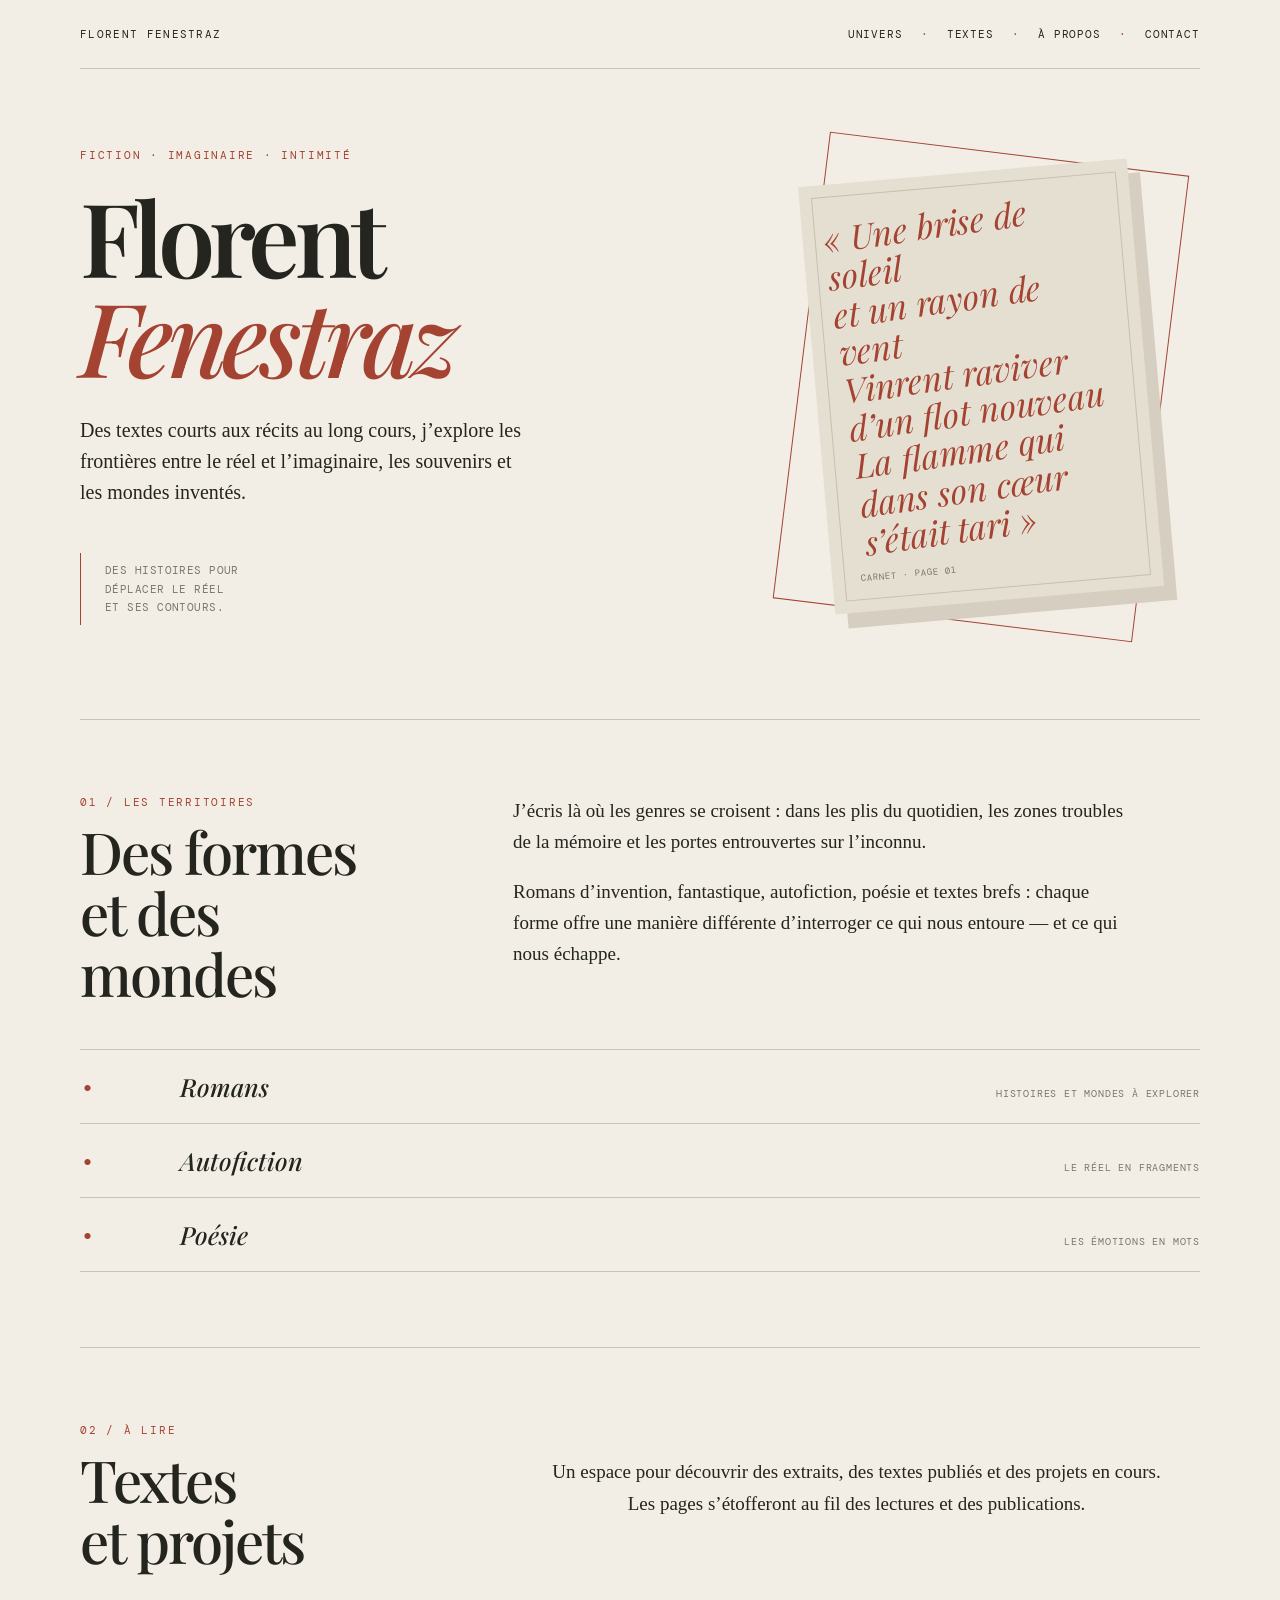
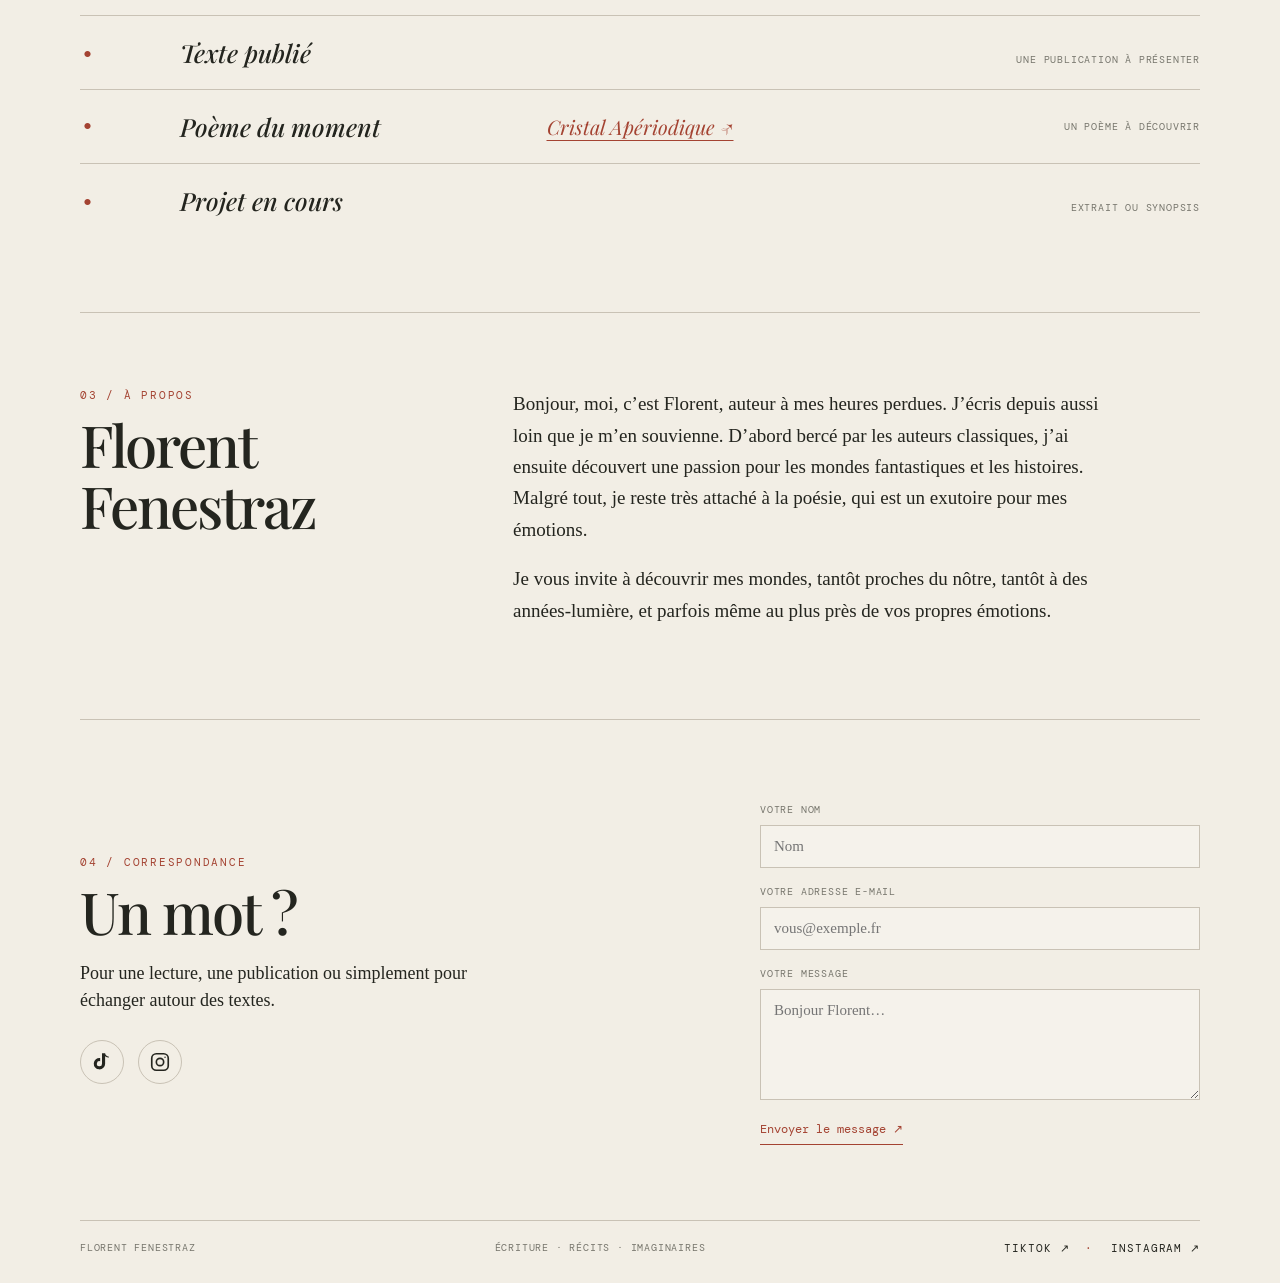
==== commit 42557273: "Add files via upload" ====
--- a/index.html
+++ b/index.html
@@ -1,217 +1,68 @@
 <!DOCTYPE html>
 <html lang="fr">
 <head>
-  <meta charset="UTF-8">
-  <meta name="viewport" content="width=device-width, initial-scale=1">
-  <meta name="description" content="Florent Fenestraz — Écriture, poésie et textes.">
-  <title>Florent Fenestraz — Écriture</title>
-  <link rel="preconnect" href="https://fonts.googleapis.com">
-  <link rel="preconnect" href="https://fonts.gstatic.com" crossorigin>
-  <link href="https://fonts.googleapis.com/css2?family=DM+Mono:wght@400&family=Playfair+Display:ital,wght@0,500;0,600;1,500;1,600&display=swap" rel="stylesheet">
-  <style>
-    :root { --paper:#f2eee5; --ink:#24251f; --muted:#77766d; --red:#a44332; --line:#c9c2b5; }
-    * { box-sizing:border-box; }
-    html { scroll-behavior:smooth; }
-    body { margin:0; background:var(--paper); color:var(--ink); font-family:Georgia,serif; }
-    .wrap { width:min(1120px, calc(100% - 48px)); margin:auto; }
-    header { display:flex; justify-content:space-between; align-items:center; padding:27px 0; border-bottom:1px solid var(--line); }
-    .mark { font:11px 'DM Mono',monospace; letter-spacing:.12em; text-transform:uppercase; }
-    nav { display:flex; align-items:center; gap:18px; }
-    nav a { color:var(--ink); text-decoration:none; font:11px 'DM Mono',monospace; letter-spacing:.08em; text-transform:uppercase; }
-    nav a:hover { color:var(--red); }
-    nav a + a::before { content:"·"; color:var(--red); margin-right:18px; }
-    .hero { min-height:650px; display:grid; grid-template-columns:1.15fr .85fr; align-items:center; gap:8%; padding:75px 0 90px; }
-    .eyebrow { color:var(--red); font:11px 'DM Mono',monospace; letter-spacing:.16em; text-transform:uppercase; }
-    h1 { font:600 clamp(58px,8vw,112px)/.98 'Playfair Display',Georgia,serif; letter-spacing:-.055em; margin:24px 0 28px; }
-    h1 span { display:block; font-style:italic; color:var(--red); font-weight:500; }
-    .intro { max-width:450px; font-size:20px; line-height:1.55; }
-    .hero-note { border-left:1px solid var(--red); padding:8px 0 8px 24px; max-width:260px; margin-top:45px; color:var(--muted); font:11px/1.7 'DM Mono',monospace; text-transform:uppercase; letter-spacing:.04em; }
-    .art { position:relative; min-height:420px; display:flex; align-items:center; justify-content:center; }
-    .art:before { content:""; position:absolute; width:min(32vw,360px); aspect-ratio: .77; border:1px solid var(--red); transform:rotate(7deg); }
-    .paper-shape { position:relative; width:min(30vw,330px); aspect-ratio:.77; background:#e5dfd2; box-shadow:12px 15px 0 #d6cfc1; transform:rotate(-5deg); padding:28px; display:flex; flex-direction:column; justify-content:space-between; }
-    .paper-shape:after { content:""; position:absolute; inset:12px; border:1px solid #c8bfb0; pointer-events:none; }
-    .scribble { font:italic clamp(21px,2.8vw,34px)/1.12 'Playfair Display',serif; color:var(--red); transform:rotate(-3deg); }
-    .paper-foot { font:9px 'DM Mono',monospace; letter-spacing:.12em; text-transform:uppercase; color:var(--muted); }
-    section { border-top:1px solid var(--line); padding:75px 0; }
-    .section-head { display:grid; grid-template-columns:1fr 2fr; gap:8%; }
-    h2 { font:500 clamp(34px,5vw,58px)/1.05 'Playfair Display',serif; margin:12px 0 0; letter-spacing:-.035em; }
-    .section-copy { max-width:610px; font-size:19px; line-height:1.65; }
-    .section-copy p { margin:0 0 18px; }
-    #textes .section-head { align-items:center; }
-    #textes .section-copy { text-align:center; justify-self:center; align-self:center; margin:auto; }
-    .works { margin-top:45px; border-top:1px solid var(--line); }
-    #domaines .works .work:last-child, #domain .works .work:last-child { border-bottom:0; }
-    #textes .works .work:last-child { border-bottom:0; }
-    .work { display:grid; grid-template-columns:80px 1fr auto; gap:20px; align-items:baseline; padding:20px 0; border-bottom:1px solid var(--line); }
-    #domaines .work, #domain .work, #textes .work { grid-template-columns:80px minmax(0,1fr) auto; }
-    .work small { font:25px 'DM Mono',monospace; line-height:1; color:var(--red); }
-    .work strong { font:italic 25px 'Playfair Display',serif; font-weight:500; }
-    .work span { font:10px 'DM Mono',monospace; color:var(--muted); text-transform:uppercase; letter-spacing:.08em; }
-    /* Ligne du poème : trois zones égales pour centrer le titre sur toute la ligne */
-    .work.poem-row { grid-template-columns:80px 1fr auto; align-items:center; position:relative; }
-    .work.poem-row .poem-label { grid-column:2; justify-self:start; font:italic 25px 'Playfair Display',serif; font-weight:500; color:var(--text); text-transform:none; letter-spacing:normal; }
-    .work.poem-row .poem-bullet { grid-column:1; justify-self:start; font:25px 'DM Mono',monospace; line-height:1; color:var(--red); }
-    .work.poem-row .poem-title { position:absolute; left:50%; transform:translateX(-50%); color:var(--red); font:italic 20px 'Playfair Display',serif; text-decoration:none; text-transform:none; letter-spacing:normal; border-bottom:1px solid var(--red); white-space:nowrap; }
-    .work.poem-row .poem-note { grid-column:3; justify-self:end; text-align:right; font:10px 'DM Mono',monospace; color:var(--muted); text-transform:uppercase; letter-spacing:.08em; }
-    .contact { display:flex; justify-content:space-between; align-items:center; gap:30px; }
-    .contact-intro { max-width:440px; }
-    .contact-socials { display:flex; align-items:center; justify-content:center; gap:22px; margin-top:26px; }
-    .contact-socials a { display:inline-flex; align-items:center; justify-content:center; width:44px; height:44px; border:1px solid var(--line); border-radius:50%; color:var(--ink); transition:color .2s,border-color .2s,transform .2s; }
-    .contact-socials a:hover { color:var(--red); border-color:var(--red); transform:translateY(-2px); }
-    .contact-socials svg { width:22px; height:22px; display:block; }
-    .contact p { max-width:420px; font-size:18px; line-height:1.5; }
-    .mail { display:inline-block; color:var(--red); font:12px 'DM Mono',monospace; text-decoration:none; border-bottom:1px solid var(--red); padding-bottom:7px; }
-    .contact-form { width:min(100%, 440px); }
-    .contact-form form { display:grid; gap:9px; }
-    .contact-form label { margin-top:8px; color:var(--muted); font:10px 'DM Mono',monospace; letter-spacing:.08em; text-transform:uppercase; }
-    .contact-form input, .contact-form textarea { width:100%; border:1px solid var(--line); border-radius:0; background:rgba(255,255,255,.22); color:var(--ink); padding:12px 13px; font:15px Georgia,serif; }
-    .contact-form input:focus, .contact-form textarea:focus { outline:1px solid var(--red); border-color:var(--red); }
-    .contact-form textarea { resize:vertical; }
-    .contact-form button { justify-self:start; margin-top:12px; border:0; border-bottom:1px solid var(--red); background:transparent; color:var(--red); padding:0 0 7px; cursor:pointer; font:12px 'DM Mono',monospace; }
-    .contact-form button:hover { color:var(--ink); border-color:var(--ink); }
-    footer { border-top:1px solid var(--line); padding:20px 0 28px; display:flex; justify-content:space-between; align-items:center; gap:16px; color:var(--muted); font:10px 'DM Mono',monospace; text-transform:uppercase; letter-spacing:.08em; }
-    .socials { display:flex; align-items:center; gap:16px; }
-    .socials a { color:var(--ink); text-decoration:none; }
-    .socials a:hover { color:var(--red); }
-    @media(max-width:700px) {
-      .wrap { width:min(100% - 36px, 540px); }
-      header { align-items:flex-start; gap:20px; flex-direction:column; }
-      nav { gap:10px; flex-wrap:wrap; }
-      nav a + a::before { margin-right:10px; }
-      .hero { grid-template-columns:1fr; padding:65px 0 55px; gap:30px; min-height:auto; }
-      .art { min-height:340px; }
-      .paper-shape { width:230px; }
-      .art:before { width:250px; }
-      .section-head { grid-template-columns:1fr; gap:24px; }
-      section { padding:55px 0; }
-      .work { grid-template-columns:48px 1fr; gap:12px; }
-      .work span { grid-column:2; }
-      .work.poem-row { grid-template-columns:1fr auto; }
-      .work.poem-row .poem-label { grid-column:1 / -1; }
-      .work.poem-row .poem-title { justify-self:center; }
-      .work.poem-row .poem-note { grid-column:2; }
-      .contact { align-items:flex-start; flex-direction:column; }
-      footer { gap:10px; flex-direction:column; }
-    }
-  </style>
+<meta charset="UTF-8">
+<meta name="viewport" content="width=device-width, initial-scale=1">
+<meta name="description" content="Florent Fenestraz — Écriture, poésie et textes.">
+<title>Florent Fenestraz — Écriture</title>
+<link rel="preconnect" href="https://fonts.googleapis.com">
+<link rel="preconnect" href="https://fonts.gstatic.com" crossorigin>
+<link href="https://fonts.googleapis.com/css2?family=DM+Mono:wght@400&family=Playfair+Display:ital,wght@0,500;0,600;1,500;1,600&display=swap" rel="stylesheet">
+<style>
+:root{--paper:#f2eee5;--ink:#24251f;--muted:#77766d;--red:#a44332;--line:#c9c2b5}
+*{box-sizing:border-box}html{scroll-behavior:smooth}body{margin:0;background:var(--paper);color:var(--ink);font-family:Georgia,serif}
+.wrap{width:min(1120px,calc(100% - 48px));margin:auto}
+header{display:flex;justify-content:space-between;align-items:center;padding:27px 0;border-bottom:1px solid var(--line)}
+.mark{font:11px 'DM Mono',monospace;letter-spacing:.12em;text-transform:uppercase}
+nav{display:flex;align-items:center;gap:18px}nav a{color:var(--ink);text-decoration:none;font:11px 'DM Mono',monospace;letter-spacing:.08em;text-transform:uppercase}nav a:hover{color:var(--red)}nav a+a::before{content:"·";color:var(--red);margin-right:18px}
+.hero{min-height:650px;display:grid;grid-template-columns:1.15fr .85fr;align-items:center;gap:8%;padding:75px 0 90px}
+.eyebrow{color:var(--red);font:11px 'DM Mono',monospace;letter-spacing:.16em;text-transform:uppercase}
+h1{font:600 clamp(58px,8vw,112px)/.98 'Playfair Display',Georgia,serif;letter-spacing:-.055em;margin:24px 0 28px}h1 span{display:block;font-style:italic;color:var(--red);font-weight:500}
+.intro{max-width:450px;font-size:20px;line-height:1.55}.hero-note{border-left:1px solid var(--red);padding:8px 0 8px 24px;max-width:260px;margin-top:45px;color:var(--muted);font:11px/1.7 'DM Mono',monospace;text-transform:uppercase;letter-spacing:.04em}
+.art{position:relative;min-height:420px;display:flex;align-items:center;justify-content:center}.art:before{content:"";position:absolute;width:min(32vw,360px);aspect-ratio:.77;border:1px solid var(--red);transform:rotate(7deg)}
+.paper-shape{position:relative;width:min(30vw,330px);aspect-ratio:.77;background:#e5dfd2;box-shadow:12px 15px 0 #d6cfc1;transform:rotate(-5deg);padding:28px;display:flex;flex-direction:column;justify-content:space-between}
+.paper-shape:after{content:"";position:absolute;inset:12px;border:1px solid #c8bfb0;pointer-events:none}.scribble{font:italic clamp(21px,2.8vw,34px)/1.12 'Playfair Display',serif;color:var(--red);transform:rotate(-3deg)}.paper-foot{font:9px 'DM Mono',monospace;letter-spacing:.12em;text-transform:uppercase;color:var(--muted)}
+section{border-top:1px solid var(--line);padding:75px 0}.section-head{display:grid;grid-template-columns:1fr 2fr;gap:8%}h2{font:500 clamp(34px,5vw,58px)/1.05 'Playfair Display',serif;margin:12px 0 0;letter-spacing:-.035em}
+.section-copy{max-width:610px;font-size:19px;line-height:1.65}.section-copy p{margin:0 0 18px}#textes .section-head{align-items:center}#textes .section-copy{text-align:center;justify-self:center;align-self:center;margin:auto}
+.works{margin-top:45px;border-top:1px solid var(--line)}#domaines .works .work:last-child,#domain .works .work:last-child,#textes .works .work:last-child{border-bottom:0}
+.work{display:grid;grid-template-columns:80px 1fr auto;gap:20px;align-items:baseline;padding:20px 0;border-bottom:1px solid var(--line)}#domaines .work,#domain .work,#textes .work{grid-template-columns:80px minmax(0,1fr) auto}
+.work small{font:25px 'DM Mono',monospace;line-height:1;color:var(--red)}.work strong{font:italic 25px 'Playfair Display',serif;font-weight:500}.work span{font:10px 'DM Mono',monospace;color:var(--muted);text-transform:uppercase;letter-spacing:.08em}
+.work.poem-row{grid-template-columns:80px 1fr auto;align-items:center;position:relative}.work.poem-row .poem-label{grid-column:2;justify-self:start;font:italic 25px 'Playfair Display',serif;font-weight:500;color:var(--ink);text-transform:none;letter-spacing:normal}.work.poem-row .poem-bullet{grid-column:1;justify-self:start;font:25px 'DM Mono',monospace;line-height:1;color:var(--red)}.work.poem-row .poem-title{position:absolute;left:50%;transform:translateX(-50%);color:var(--red);font:italic 20px 'Playfair Display',serif;text-decoration:none;text-transform:none;letter-spacing:normal;border-bottom:1px solid var(--red);white-space:nowrap}.work.poem-row .poem-note{grid-column:3;justify-self:end;text-align:right;font:10px 'DM Mono',monospace;color:var(--muted);text-transform:uppercase;letter-spacing:.08em}
+/* Contact : colonnes stables et centrage vertical du bloc d'introduction par rapport au formulaire */
+.contact{display:grid;grid-template-columns:minmax(0,1fr) minmax(0,440px);align-items:center;column-gap:clamp(30px,8vw,120px)}
+.contact-intro{max-width:440px}.contact-intro .contact-socials{display:flex;align-items:center;justify-content:flex-start;gap:14px;margin-top:26px}
+.contact-intro .contact-socials a{flex:0 0 44px;display:inline-flex;align-items:center;justify-content:center;width:44px;height:44px;border:1px solid var(--line);border-radius:50%;color:var(--ink);text-decoration:none;transition:color .2s,border-color .2s,transform .2s}
+.contact-intro .contact-socials a:hover{color:var(--red);border-color:var(--red);transform:translateY(-2px)}
+.contact-intro .contact-socials svg{display:block;width:22px;height:22px}.contact p{max-width:420px;font-size:18px;line-height:1.5}
+.mail{display:inline-block;color:var(--red);font:12px 'DM Mono',monospace;text-decoration:none;border-bottom:1px solid var(--red);padding-bottom:7px}
+.contact-form{width:min(100%,440px)}.contact-form form{display:grid;gap:9px}.contact-form label{margin-top:8px;color:var(--muted);font:10px 'DM Mono',monospace;letter-spacing:.08em;text-transform:uppercase}
+.contact-form input,.contact-form textarea{width:100%;border:1px solid var(--line);border-radius:0;background:rgba(255,255,255,.22);color:var(--ink);padding:12px 13px;font:15px Georgia,serif}
+.contact-form input:focus,.contact-form textarea:focus{outline:1px solid var(--red);border-color:var(--red)}.contact-form textarea{resize:vertical}
+.contact-form button{justify-self:start;margin-top:12px;border:0;border-bottom:1px solid var(--red);background:transparent;color:var(--red);padding:0 0 7px;cursor:pointer;font:12px 'DM Mono',monospace}.contact-form button:hover{color:var(--ink);border-color:var(--ink)}
+footer{border-top:1px solid var(--line);padding:20px 0 28px;display:flex;justify-content:space-between;align-items:center;gap:16px;color:var(--muted);font:10px 'DM Mono',monospace;text-transform:uppercase;letter-spacing:.08em}.socials{display:flex;align-items:center;gap:16px}.socials a{color:var(--ink);text-decoration:none}.socials a:hover{color:var(--red)}
+@media(max-width:700px){.wrap{width:min(100% - 36px,540px)}header{align-items:flex-start;gap:20px;flex-direction:column}nav{gap:10px;flex-wrap:wrap}nav a+a::before{margin-right:10px}
+.hero{grid-template-columns:1fr;padding:65px 0 55px;gap:30px;min-height:auto}.art{min-height:340px}.paper-shape{width:230px}.art:before{width:250px}.section-head{grid-template-columns:1fr;gap:24px}section{padding:55px 0}
+.work{grid-template-columns:48px 1fr;gap:12px}.work span{grid-column:2}.work.poem-row{grid-template-columns:1fr auto}.work.poem-row .poem-label{grid-column:1/-1}.work.poem-row .poem-title{justify-self:center}.work.poem-row .poem-note{grid-column:2}
+.contact{grid-template-columns:1fr;row-gap:34px}.contact-form{width:100%}footer{gap:10px;flex-direction:column}}
+</style>
 </head>
 <body>
-  <div class="wrap">
-    <header>
-      <div class="mark">Florent Fenestraz</div>
-      <nav aria-label="Navigation principale">
-        <a href="#univers">Univers</a>
-        <a href="#textes">Textes</a>
-        <a href="#apropos">À propos</a>
-        <a href="#contact">Contact</a>
-      </nav>
-    </header>
-
-    <main>
-      <div class="hero">
-        <div>
-          <div class="eyebrow">Fiction · imaginaire · intimité</div>
-          <h1>Florent <span>Fenestraz</span></h1>
-          <p class="intro">Des textes courts aux récits au long cours, j’explore les frontières entre le réel et l’imaginaire, les souvenirs et les mondes inventés.</p>
-          <div class="hero-note">Des histoires pour<br>déplacer le réel<br>et ses contours.</div>
-        </div>
-        <div class="art" aria-hidden="true">
-          <div class="paper-shape">
-            <div class="scribble">« Une brise de soleil<br>et un rayon de vent<br>Vinrent raviver d’un flot nouveau<br>La flamme qui dans son cœur s’était tari »</div>
-            <div class="paper-foot">Carnet · page 01</div>
-          </div>
-        </div>
-      </div>
-
-      <section id="univers">
-        <div class="section-head">
-          <div>
-            <div class="eyebrow">01 / Les territoires</div>
-            <h2>Des formes<br>et des mondes</h2>
-          </div>
-          <div class="section-copy">
-            <p>J’écris là où les genres se croisent : dans les plis du quotidien, les zones troubles de la mémoire et les portes entrouvertes sur l’inconnu.</p>
-            <p>Romans d’invention, fantastique, autofiction, poésie et textes brefs : chaque forme offre une manière différente d’interroger ce qui nous entoure — et ce qui nous échappe.</p>
-          </div>
-        </div>
-        <div class="works">
-          <div class="work"><small>•</small><strong>Romans</strong><span>Histoires et mondes à explorer</span></div>
-          <div class="work"><small>•</small><strong>Autofiction</strong><span>Le réel en fragments</span></div>
-          <div class="work"><small>•</small><strong>Poésie</strong><span>Les émotions en mots</span></div>
-        </div>
-      </section>
-
-      <section id="textes">
-        <div class="section-head">
-          <div>
-            <div class="eyebrow">02 / À lire</div>
-            <h2>Textes<br>et projets</h2>
-          </div>
-          <div class="section-copy">
-            <p>Un espace pour découvrir des extraits, des textes publiés et des projets en cours. Les pages s’étofferont au fil des lectures et des publications.</p>
-          </div>
-        </div>
-        <div class="works">
-          <div class="work"><small>•</small><strong>Texte publié</strong><span>Une publication à présenter</span></div>
-          <div class="work poem-row"><span class="poem-bullet">•</span><strong class="poem-label">Poème du moment</strong><a class="poem-title" href="cristal-aperiodique.html">Cristal Apériodique ↗</a><span class="poem-note">Un poème à découvrir</span></div>
-          <div class="work"><small>•</small><strong>Projet en cours</strong><span>Extrait ou synopsis</span></div>
-        </div>
-      </section>
-
-      <section id="apropos">
-        <div class="section-head">
-          <div>
-            <div class="eyebrow">03 / À propos</div>
-            <h2>Florent<br>Fenestraz</h2>
-          </div>
-          <div class="section-copy">
-            <p>Bonjour, moi, c’est Florent, auteur à mes heures perdues. J’écris depuis aussi loin que je m’en souvienne. D’abord bercé par les auteurs classiques, j’ai ensuite découvert une passion pour les mondes fantastiques et les histoires. Malgré tout, je reste très attaché à la poésie, qui est un exutoire pour mes émotions.</p>
-            <p>Je vous invite à découvrir mes mondes, tantôt proches du nôtre, tantôt à des années-lumière, et parfois même au plus près de vos propres émotions.</p>
-          </div>
-        </div>
-      </section>
-
-      <section id="contact">
-        <div class="contact">
-          <div class="contact-intro">
-            <div class="eyebrow">04 / Correspondance</div>
-            <h2>Un mot ?</h2>
-            <p>Pour une lecture, une publication ou simplement pour échanger autour des textes.</p>
-            <nav class="contact-socials" aria-label="Réseaux sociaux">
-              <a href="https://www.tiktok.com/@florentfenestraz" target="_blank" rel="noopener noreferrer" aria-label="TikTok">
-                <svg viewBox="0 0 24 24" fill="currentColor" aria-hidden="true"><path d="M19.6 7.1a6.8 6.8 0 0 1-4.2-1.4v8.1a6.2 6.2 0 1 1-5.4-6.1v3.4a2.8 2.8 0 1 0 2 2.7V2.5h3.4c.2 2 1.8 3.6 4.2 3.8v.8z"/></svg>
-              </a>
-              <a href="https://www.instagram.com/florentfenestraz/?hl=fr" target="_blank" rel="noopener noreferrer" aria-label="Instagram">
-                <svg viewBox="0 0 24 24" fill="none" stroke="currentColor" stroke-width="1.8" aria-hidden="true"><rect x="3" y="3" width="18" height="18" rx="5"/><circle cx="12" cy="12" r="4"/><circle cx="17.5" cy="6.8" r=".8" fill="currentColor" stroke="none"/></svg>
-              </a>
-            </nav>
-          </div>
-          <div class="contact-form">
-            <form action="https://formsubmit.co/florent.fenestraz@gmail.com" method="POST">
-              <input type="hidden" name="_subject" value="Message depuis le site de Florent Fenestraz">
-              <input type="hidden" name="_captcha" value="true">
-              <input type="hidden" name="_template" value="table">
-              <label for="name">Votre nom</label>
-              <input id="name" name="name" type="text" autocomplete="name" placeholder="Nom" required>
-              <label for="email">Votre adresse e-mail</label>
-              <input id="email" name="email" type="email" autocomplete="email" placeholder="vous@exemple.fr" required>
-              <label for="message">Votre message</label>
-              <textarea id="message" name="message" rows="5" placeholder="Bonjour Florent…" required></textarea>
-              <button type="submit">Envoyer le message ↗</button>
-            </form>
-          </div>
-        </div>
-      </section>
-    </main>
-
-    <footer>
-      <span>Florent Fenestraz</span>
-      <span>Écriture · récits · imaginaires</span>
-      <nav class="socials" aria-label="Réseaux sociaux">
-        <a href="https://www.tiktok.com/@florentfenestraz" target="_blank" rel="noopener noreferrer">TikTok ↗</a>
-        <a href="https://www.instagram.com/florentfenestraz/?hl=fr" target="_blank" rel="noopener noreferrer">Instagram ↗</a>
-      </nav>
-    </footer>
-  </div>
+<div class="wrap">
+<header><div class="mark">Florent Fenestraz</div><nav aria-label="Navigation principale"><a href="#univers">Univers</a><a href="#textes">Textes</a><a href="#apropos">À propos</a><a href="#contact">Contact</a></nav></header>
+<main>
+<div class="hero"><div><div class="eyebrow">Fiction · imaginaire · intimité</div><h1>Florent <span>Fenestraz</span></h1><p class="intro">Des textes courts aux récits au long cours, j’explore les frontières entre le réel et l’imaginaire, les souvenirs et les mondes inventés.</p><div class="hero-note">Des histoires pour<br>déplacer le réel<br>et ses contours.</div></div>
+<div class="art" aria-hidden="true"><div class="paper-shape"><div class="scribble">« Une brise de soleil<br>et un rayon de vent<br>Vinrent raviver d’un flot nouveau<br>La flamme qui dans son cœur s’était tari »</div><div class="paper-foot">Carnet · page 01</div></div></div></div>
+<section id="univers"><div class="section-head"><div><div class="eyebrow">01 / Les territoires</div><h2>Des formes<br>et des mondes</h2></div><div class="section-copy"><p>J’écris là où les genres se croisent : dans les plis du quotidien, les zones troubles de la mémoire et les portes entrouvertes sur l’inconnu.</p><p>Romans d’invention, fantastique, autofiction, poésie et textes brefs : chaque forme offre une manière différente d’interroger ce qui nous entoure — et ce qui nous échappe.</p></div></div><div class="works"><div class="work"><small>•</small><strong>Romans</strong><span>Histoires et mondes à explorer</span></div><div class="work"><small>•</small><strong>Autofiction</strong><span>Le réel en fragments</span></div><div class="work"><small>•</small><strong>Poésie</strong><span>Les émotions en mots</span></div></div></section>
+<section id="textes"><div class="section-head"><div><div class="eyebrow">02 / À lire</div><h2>Textes<br>et projets</h2></div><div class="section-copy"><p>Un espace pour découvrir des extraits, des textes publiés et des projets en cours. Les pages s’étofferont au fil des lectures et des publications.</p></div></div><div class="works"><div class="work"><small>•</small><strong>Texte publié</strong><span>Une publication à présenter</span></div><div class="work poem-row"><span class="poem-bullet">•</span><strong class="poem-label">Poème du moment</strong><a class="poem-title" href="cristal-aperiodique.html">Cristal Apériodique ↗</a><span class="poem-note">Un poème à découvrir</span></div><div class="work"><small>•</small><strong>Projet en cours</strong><span>Extrait ou synopsis</span></div></div></section>
+<section id="apropos"><div class="section-head"><div><div class="eyebrow">03 / À propos</div><h2>Florent<br>Fenestraz</h2></div><div class="section-copy"><p>Bonjour, moi, c’est Florent, auteur à mes heures perdues. J’écris depuis aussi loin que je m’en souvienne. D’abord bercé par les auteurs classiques, j’ai ensuite découvert une passion pour les mondes fantastiques et les histoires. Malgré tout, je reste très attaché à la poésie, qui est un exutoire pour mes émotions.</p><p>Je vous invite à découvrir mes mondes, tantôt proches du nôtre, tantôt à des années-lumière, et parfois même au plus près de vos propres émotions.</p></div></div></section>
+<section id="contact"><div class="contact"><div class="contact-intro"><div class="eyebrow">04 / Correspondance</div><h2>Un mot ?</h2><p>Pour une lecture, une publication ou simplement pour échanger autour des textes.</p>
+<div class="contact-socials" aria-label="Réseaux sociaux">
+<a href="https://www.tiktok.com/@florentfenestraz" target="_blank" rel="noopener noreferrer" aria-label="TikTok"><svg viewBox="0 0 24 24" fill="currentColor" aria-hidden="true"><path d="M19.6 7.1a6.8 6.8 0 0 1-4.2-1.4v8.1a6.2 6.2 0 1 1-5.4-6.1v3.4a2.8 2.8 0 1 0 2 2.7V2.5h3.4c.2 2 1.8 3.6 4.2 3.8v.8z"/></svg></a>
+<a href="https://www.instagram.com/florentfenestraz/?hl=fr" target="_blank" rel="noopener noreferrer" aria-label="Instagram"><svg viewBox="0 0 24 24" fill="none" stroke="currentColor" stroke-width="1.8" aria-hidden="true"><rect x="3" y="3" width="18" height="18" rx="5"/><circle cx="12" cy="12" r="4"/><circle cx="17.5" cy="6.8" r=".8" fill="currentColor" stroke="none"/></svg></a>
+</div></div>
+<div class="contact-form"><form action="https://formsubmit.co/florent.fenestraz@gmail.com" method="POST"><input type="hidden" name="_subject" value="Message depuis le site de Florent Fenestraz"><input type="hidden" name="_captcha" value="true"><input type="hidden" name="_template" value="table"><label for="name">Votre nom</label><input id="name" name="name" type="text" autocomplete="name" placeholder="Nom" required><label for="email">Votre adresse e-mail</label><input id="email" name="email" type="email" autocomplete="email" placeholder="vous@exemple.fr" required><label for="message">Votre message</label><textarea id="message" name="message" rows="5" placeholder="Bonjour Florent…" required></textarea><button type="submit">Envoyer le message ↗</button></form></div></div></section>
+</main>
+<footer><span>Florent Fenestraz</span><span>Écriture · récits · imaginaires</span><nav class="socials" aria-label="Réseaux sociaux"><a href="https://www.tiktok.com/@florentfenestraz" target="_blank" rel="noopener noreferrer">TikTok ↗</a><a href="https://www.instagram.com/florentfenestraz/?hl=fr" target="_blank" rel="noopener noreferrer">Instagram ↗</a></nav></footer>
+</div>
 </body>
 </html>
